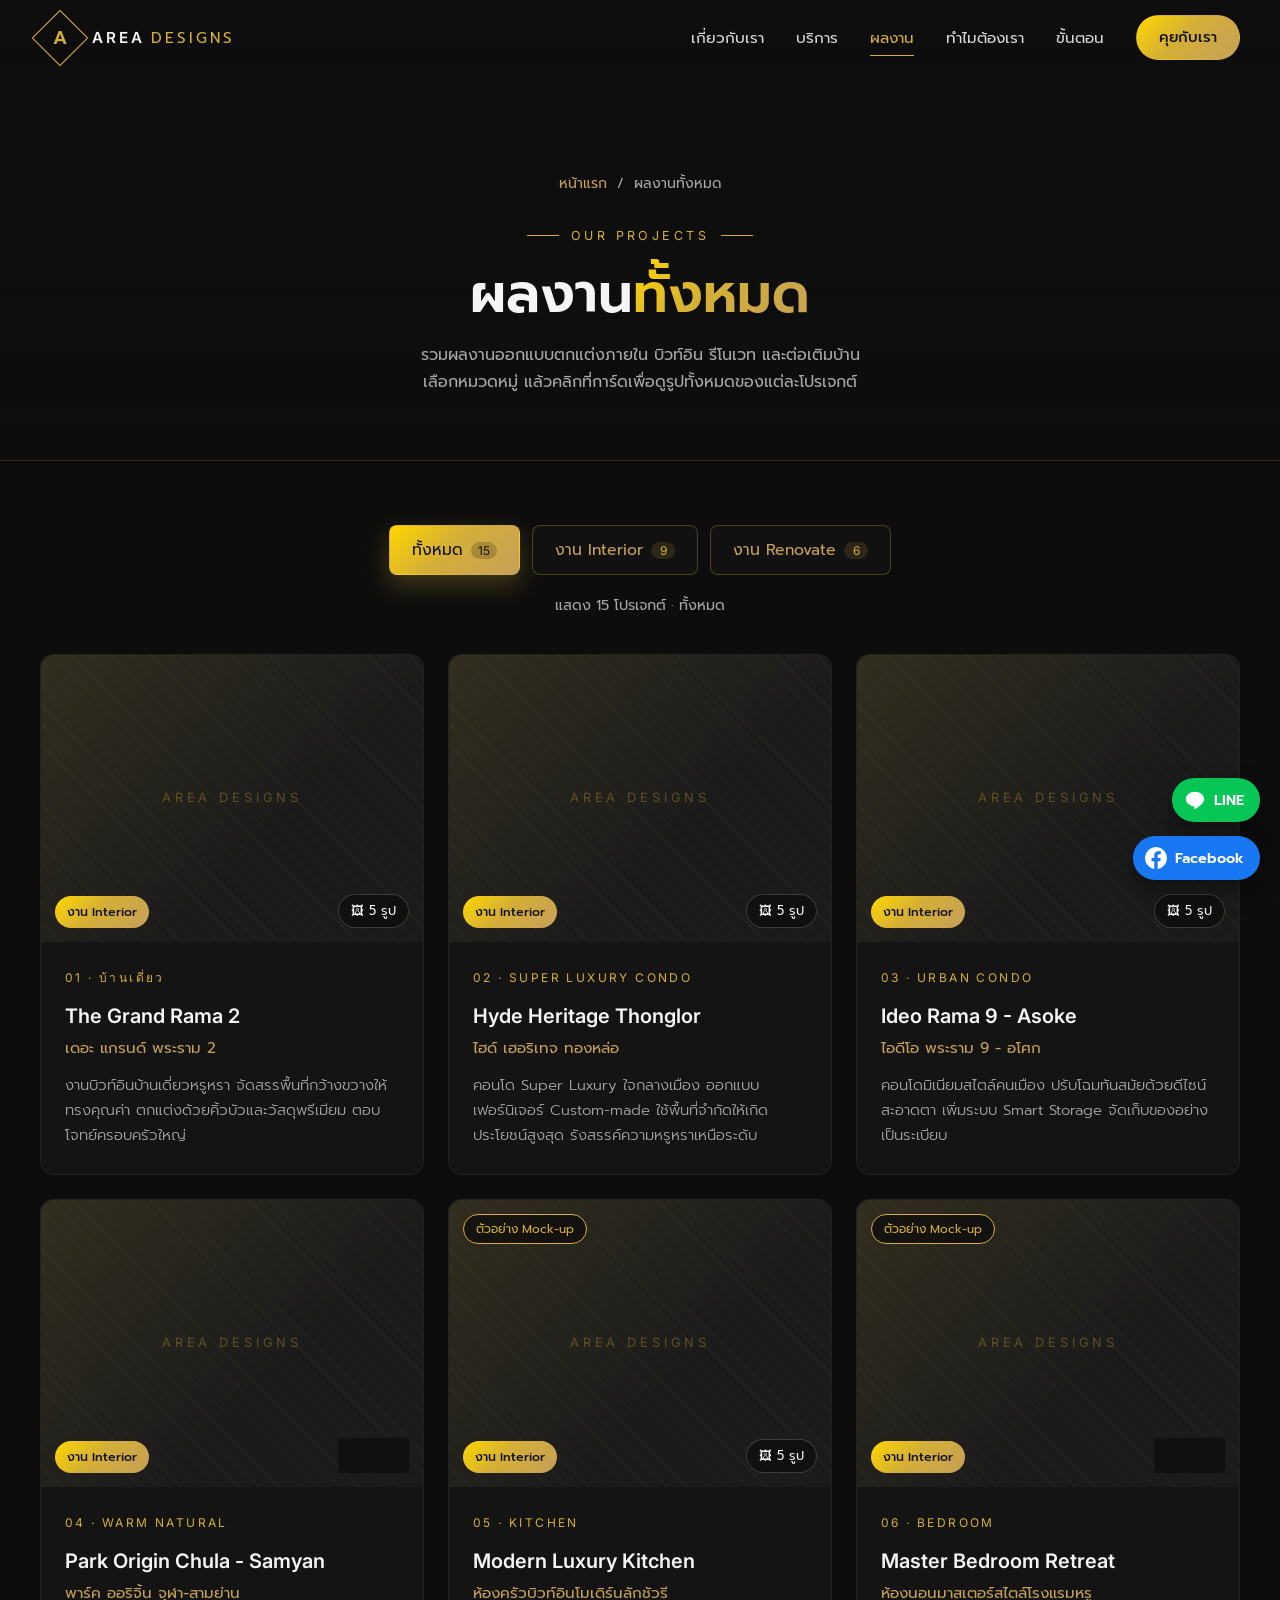
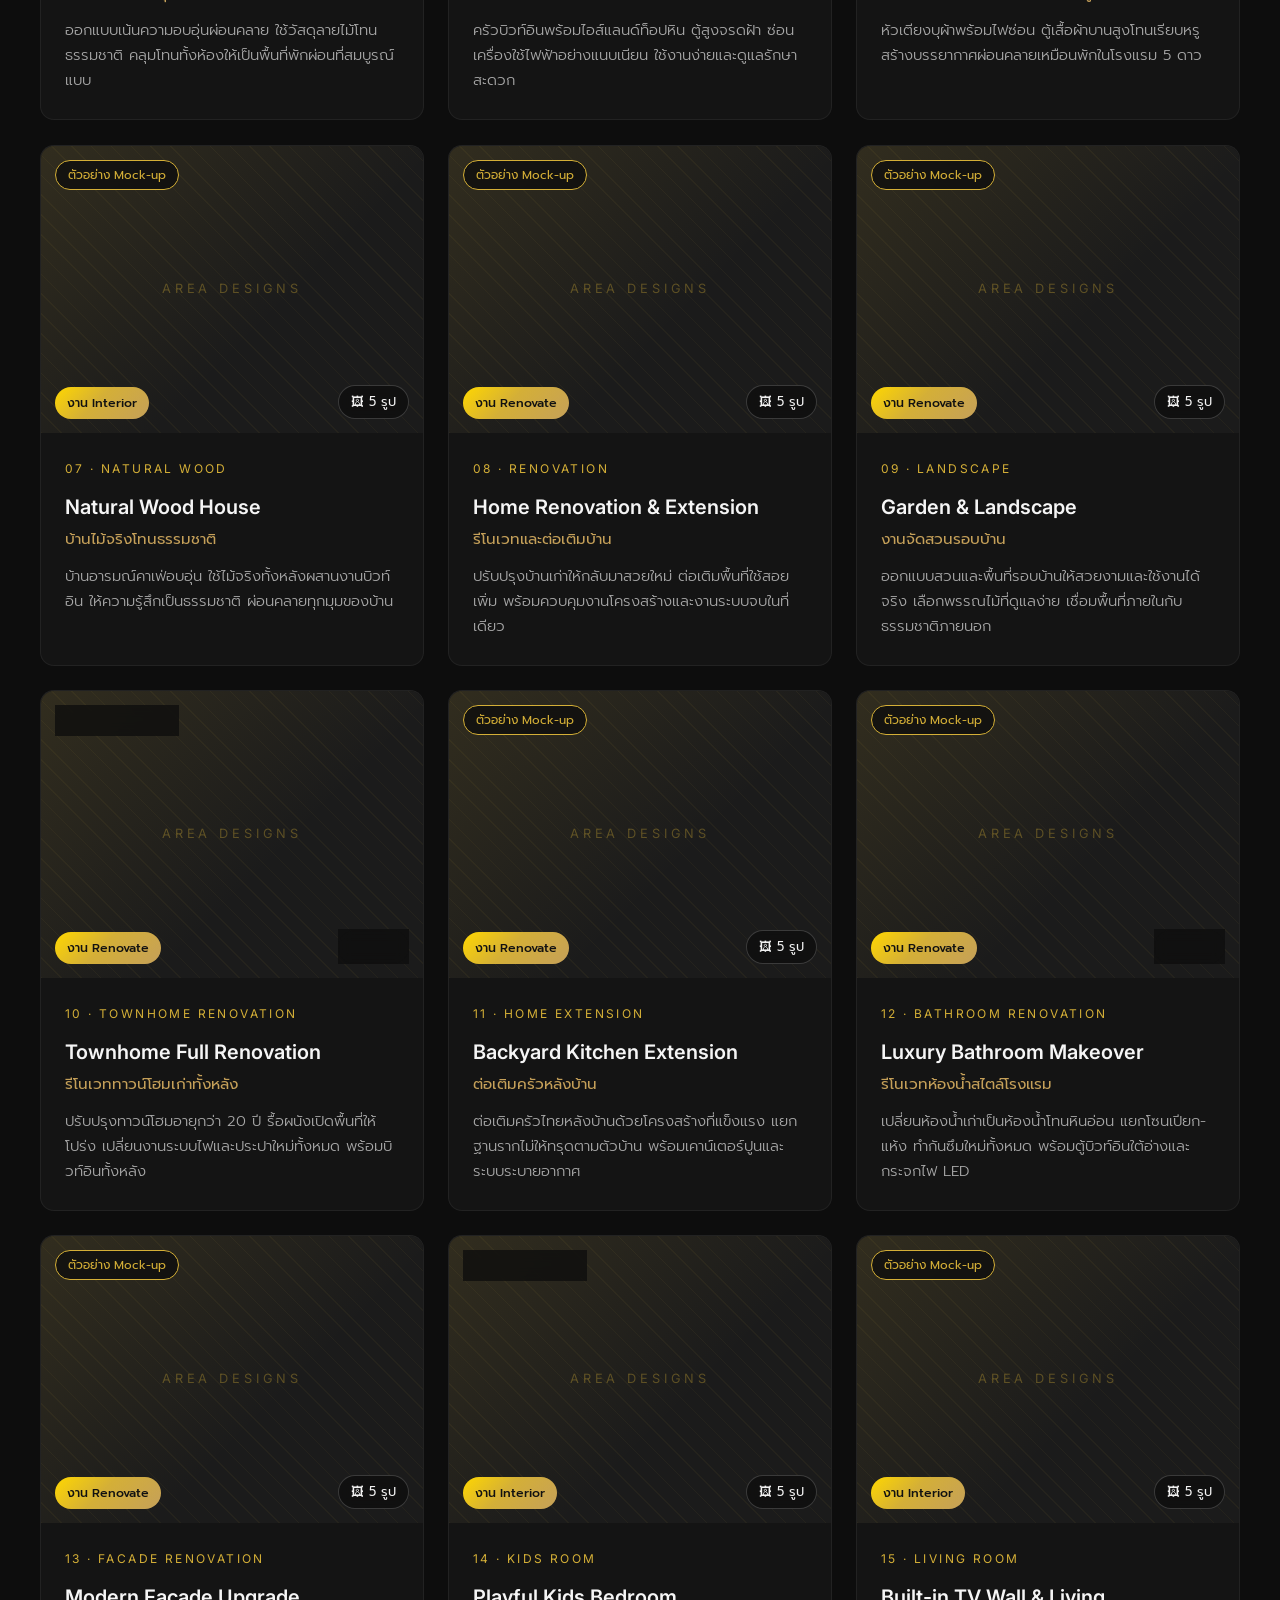
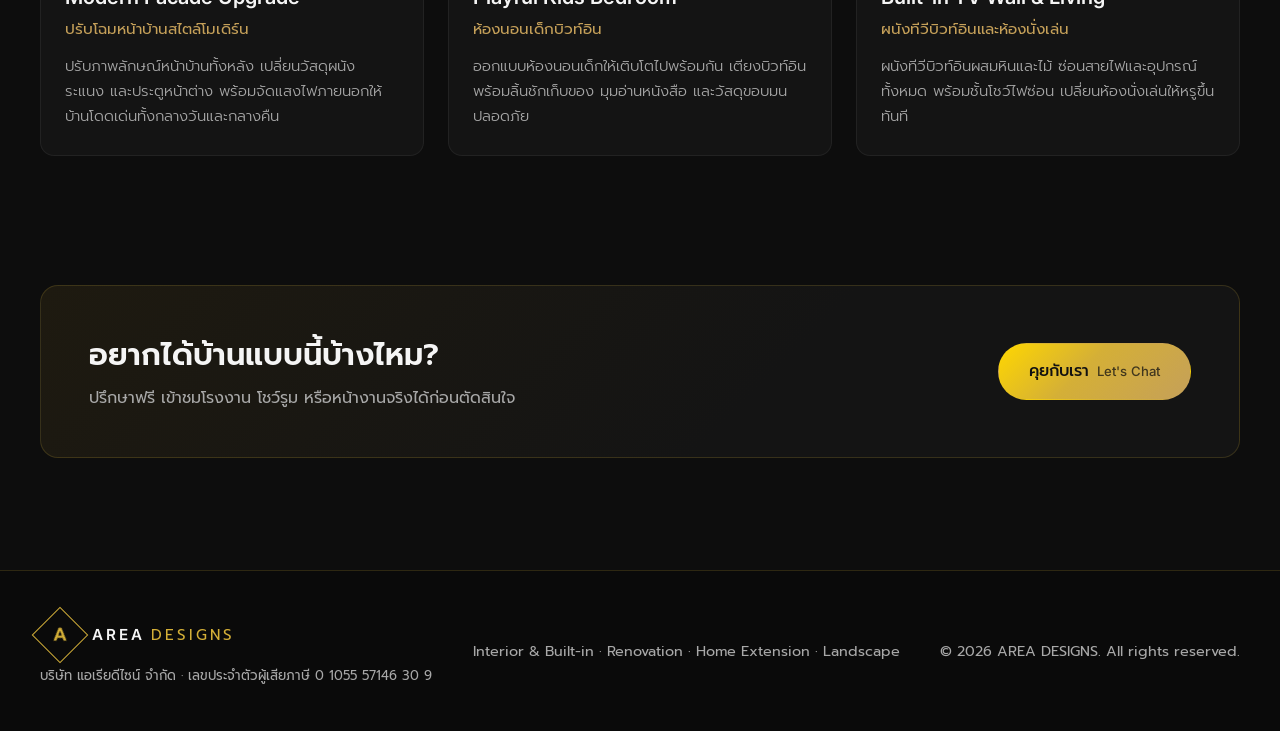
==== projects.html @ 74d14c67 "Add all-projects page with category filters - New projects.html: every project with filter buttons  " ====
<!DOCTYPE html>
<html lang="th">
<head>
<meta charset="UTF-8">
<meta name="viewport" content="width=device-width, initial-scale=1.0">
<title>ผลงานทั้งหมด | AREA DESIGNS</title>
<meta name="description" content="รวมผลงานออกแบบตกแต่งภายใน บิวท์อิน รีโนเวท และต่อเติมบ้านของ AREA DESIGNS แยกตามหมวดหมู่ งาน Interior และงาน Renovate">
<link rel="preconnect" href="https://fonts.googleapis.com">
<link rel="preconnect" href="https://fonts.gstatic.com" crossorigin>
<link href="https://fonts.googleapis.com/css2?family=Inter:wght@300;400;500;600;700&family=Prompt:wght@300;400;500;600;700&display=swap" rel="stylesheet">
<link rel="stylesheet" href="styles.css">
</head>
<body>

<!-- ========== NAVBAR ========== -->
<header class="nav" id="nav">
  <div class="container nav__inner">
    <a href="index.html" class="logo" aria-label="AREA DESIGNS">
      <span class="logo__mark"><i>A</i></span>
      <span class="logo__text">AREA<em>DESIGNS</em></span>
    </a>
    <nav class="nav__links" id="navLinks" aria-label="เมนูหลัก">
      <a href="index.html#about">เกี่ยวกับเรา</a>
      <a href="index.html#services">บริการ</a>
      <a href="projects.html" class="active" aria-current="page">ผลงาน</a>
      <a href="index.html#why">ทำไมต้องเรา</a>
      <a href="index.html#process">ขั้นตอน</a>
      <a href="index.html#contact" class="btn btn--gold btn--sm">คุยกับเรา</a>
    </nav>
    <button class="hamburger" id="hamburger" aria-label="เปิดเมนู" aria-expanded="false" aria-controls="navLinks">
      <span></span><span></span><span></span>
    </button>
  </div>
</header>

<main>
<section class="page-hero">
  <div class="page-hero__bg" aria-hidden="true"></div>
  <div class="container page-hero__inner">
    <nav class="breadcrumb" aria-label="เส้นทาง">
      <a href="index.html">หน้าแรก</a><span aria-hidden="true">/</span><span>ผลงานทั้งหมด</span>
    </nav>
    <p class="eyebrow">Our Projects</p>
    <h1 class="section-title">ผลงาน<span class="gold-text">ทั้งหมด</span></h1>
    <p class="section-sub">รวมผลงานออกแบบตกแต่งภายใน บิวท์อิน รีโนเวท และต่อเติมบ้าน<br>เลือกหมวดหมู่ แล้วคลิกที่การ์ดเพื่อดูรูปทั้งหมดของแต่ละโปรเจกต์</p>
  </div>
</section>

<section class="section section--tight projects" id="projects">
  <div class="container">
    <div class="filters" role="group" aria-label="หมวดหมู่ผลงาน">
      <button type="button" class="filter-btn active" data-filter="all" aria-pressed="true">ทั้งหมด <span class="filter-btn__count" data-count="all"></span></button>
      <button type="button" class="filter-btn" data-filter="interior" aria-pressed="false">งาน Interior <span class="filter-btn__count" data-count="interior"></span></button>
      <button type="button" class="filter-btn" data-filter="renovate" aria-pressed="false">งาน Renovate <span class="filter-btn__count" data-count="renovate"></span></button>
    </div>
    <p class="filters__status" id="filterStatus" aria-live="polite"></p>
    <div class="projects__grid" id="allProjects"></div>
  </div>
</section>

<section class="cta-band">
  <div class="container cta-band__inner reveal">
    <div>
      <h2>อยากได้บ้านแบบนี้บ้างไหม?</h2>
      <p>ปรึกษาฟรี เข้าชมโรงงาน โชว์รูม หรือหน้างานจริงได้ก่อนตัดสินใจ</p>
    </div>
    <a href="index.html#contact" class="btn btn--gold">คุยกับเรา <span class="en">Let's Chat</span></a>
  </div>
</section>
</main>

<footer class="footer">
  <div class="container footer__inner">
    <div>
      <a href="index.html" class="logo">
        <span class="logo__mark"><i>A</i></span>
        <span class="logo__text">AREA<em>DESIGNS</em></span>
      </a>
      <p class="footer__company">บริษัท แอเรียดีไซน์ จำกัด · เลขประจำตัวผู้เสียภาษี 0 1055 57146 30 9</p>
    </div>
    <p>Interior &amp; Built-in · Renovation · Home Extension · Landscape</p>
    <p class="footer__copy">© <span id="year">2026</span> AREA DESIGNS. All rights reserved.</p>
  </div>
</footer>

<a href="https://line.me/ti/p/gt6LY66fMe" class="line-float" target="_blank" rel="noopener" aria-label="แชทผ่าน LINE">
  <svg viewBox="0 0 24 24" aria-hidden="true"><path d="M12 3C6.5 3 2 6.6 2 11c0 3.9 3.5 7.2 8.3 7.9.3.1.8.2.9.5.1.3.1.7 0 1l-.1.9c0 .3-.2 1 .9.5s5.8-3.4 7.9-5.9C21.3 14.3 22 12.7 22 11c0-4.4-4.5-8-10-8Z"/></svg>
  <span>LINE</span>
</a>
<!-- Project gallery viewer (filled by gallery.js) -->
<div class="lightbox" id="lightbox" role="dialog" aria-modal="true" aria-labelledby="lbTitle" hidden>
  <div class="lightbox__top">
    <div class="lightbox__info">
      <h2 class="lightbox__title" id="lbTitle"></h2>
      <p class="lightbox__sub" id="lbSub"></p>
    </div>
    <span class="lightbox__counter" id="lbCounter" aria-live="polite"></span>
    <button type="button" class="lightbox__close" id="lbClose" aria-label="ปิดแกลเลอรี">&times;</button>
  </div>
  <div class="lightbox__stage" id="lbStage">
    <button type="button" class="lightbox__arrow lightbox__arrow--prev" id="lbPrev" aria-label="รูปก่อนหน้า">&#8592;</button>
    <div class="lightbox__viewport">
      <div class="lightbox__track" id="lbTrack"></div>
    </div>
    <button type="button" class="lightbox__arrow lightbox__arrow--next" id="lbNext" aria-label="รูปถัดไป">&#8594;</button>
  </div>
  <div class="lightbox__thumbs" id="lbThumbs" role="tablist" aria-label="รูปย่อ"></div>
</div>

<a href="https://www.facebook.com/profile.php?id=100049134714486" class="fb-float" target="_blank" rel="noopener" aria-label="เพจ Facebook">
  <svg viewBox="0 0 24 24" aria-hidden="true"><path d="M24 12a12 12 0 1 0-13.9 11.9v-8.4H7.1V12h3V9.4c0-3 1.8-4.7 4.5-4.7 1.3 0 2.7.2 2.7.2v2.9h-1.5c-1.5 0-2 .9-2 1.9V12h3.4l-.5 3.5h-2.9v8.4A12 12 0 0 0 24 12Z"/></svg>
  <span>Facebook</span>
</a>

<script src="projects-data.js"></script>
<script src="projects-page.js"></script>
<script src="script.js"></script>
<script src="gallery.js"></script>
</body>
</html>
---- styles.css ----
:root {
  --bg: #0D0D0D;
  --bg-2: #141414;
  --bg-3: #1B1B1B;
  --line: rgba(212, 175, 55, 0.18);
  --gold: #D4AF37;
  --gold-soft: #C5A059;
  --gold-bright: #FFD700;
  --text: #F5F5F5;
  --muted: #A8A8A8;
  --radius: 14px;
  --nav-h: 76px;
  --ease: cubic-bezier(.22, .61, .36, 1);
  --gold-grad: linear-gradient(135deg, #FFD700 0%, #D4AF37 45%, #C5A059 100%);
}

*, *::before, *::after { box-sizing: border-box; margin: 0; padding: 0; }

html { scroll-behavior: smooth; scroll-padding-top: var(--nav-h); }

body {
  background: var(--bg);
  color: var(--text);
  font-family: 'Inter', 'Prompt', system-ui, sans-serif;
  line-height: 1.7;
  -webkit-font-smoothing: antialiased;
  overflow-x: hidden;
}

/* Thai text uses Prompt */
:lang(th), p, li, label, blockquote, small, .btn, .nav__links a {
  font-family: 'Prompt', 'Inter', sans-serif;
}

img { display: block; max-width: 100%; }
a { color: inherit; text-decoration: none; }

.container { width: min(1200px, 100% - 32px); margin-inline: auto; }

.gold-text {
  background: var(--gold-grad);
  -webkit-background-clip: text;
  background-clip: text;
  color: transparent;
}

.eyebrow {
  font-family: 'Inter', sans-serif;
  font-size: .78rem;
  letter-spacing: .28em;
  text-transform: uppercase;
  color: var(--gold);
  margin-bottom: 14px;
  display: inline-flex;
  align-items: center;
  gap: 12px;
}
.eyebrow::before { content: ""; width: 32px; height: 1px; background: var(--gold); }

.section { padding: clamp(72px, 10vw, 128px) 0; position: relative; }
.section-head { text-align: center; max-width: 680px; margin: 0 auto 56px; }
.section-head .eyebrow::after { content: ""; width: 32px; height: 1px; background: var(--gold); }
.section-title {
  font-family: 'Prompt', 'Inter', sans-serif;
  font-weight: 600;
  font-size: clamp(1.9rem, 4vw, 2.9rem);
  line-height: 1.25;
  margin-bottom: 14px;
}
.section-sub { color: var(--muted); }

/* ---------- Buttons ---------- */
.btn {
  display: inline-flex; align-items: center; justify-content: center; gap: 8px;
  padding: 14px 30px;
  border-radius: 999px;
  font-weight: 500;
  font-size: 1rem;
  border: 1px solid transparent;
  cursor: pointer;
  transition: transform .3s var(--ease), box-shadow .3s var(--ease), background .3s, color .3s;
}
.btn .en { font-family: 'Inter', sans-serif; font-size: .82em; opacity: .75; }
.btn--gold { background: var(--gold-grad); color: #111; }
.btn--gold:hover { transform: translateY(-2px); box-shadow: 0 12px 30px rgba(212, 175, 55, .35); }
.btn--ghost { border-color: rgba(255,255,255,.3); color: var(--text); }
.btn--ghost:hover { border-color: var(--gold); color: var(--gold); }
.btn--sm { padding: 9px 22px; font-size: .92rem; }
.btn--block { width: 100%; }
.btn:focus-visible, a:focus-visible, input:focus-visible, select:focus-visible, textarea:focus-visible, .project:focus-visible {
  outline: 2px solid var(--gold); outline-offset: 3px;
}

/* ---------- Navbar ---------- */
.nav {
  position: fixed; inset: 0 0 auto; z-index: 100;
  height: var(--nav-h);
  transition: background .4s, border-color .4s, backdrop-filter .4s;
  border-bottom: 1px solid transparent;
}
.nav.scrolled {
  background: rgba(13, 13, 13, .85);
  backdrop-filter: blur(14px);
  -webkit-backdrop-filter: blur(14px);
  border-color: var(--line);
}
.nav__inner { height: 100%; display: flex; align-items: center; justify-content: space-between; }

.logo { display: inline-flex; align-items: center; gap: 12px; }
.logo__mark {
  width: 40px; height: 40px;
  display: grid; place-items: center;
  border: 1px solid var(--gold);
  color: var(--gold);
  font-family: 'Inter', sans-serif; font-weight: 600; font-size: 1.15rem;
  transform: rotate(45deg);
}
.logo__mark i { font-style: normal; transform: rotate(-45deg); line-height: 1; }
.logo__text { font-family: 'Inter', sans-serif; font-weight: 600; letter-spacing: .2em; font-size: .95rem; }
.logo__text em { font-style: normal; color: var(--gold); margin-left: 6px; font-weight: 400; }

.nav__links { display: flex; align-items: center; gap: 32px; }
.nav__links a:not(.btn) { font-size: .95rem; color: #D9D9D9; position: relative; transition: color .3s; }
.nav__links a:not(.btn)::after {
  content: ""; position: absolute; left: 0; bottom: -6px; height: 1px; width: 100%;
  background: var(--gold); transform: scaleX(0); transform-origin: left; transition: transform .35s var(--ease);
}
.nav__links a:not(.btn):hover, .nav__links a.active { color: var(--gold); }
.nav__links a:not(.btn):hover::after, .nav__links a.active::after { transform: scaleX(1); }

.hamburger {
  display: none; width: 44px; height: 44px; background: none; border: 0; cursor: pointer;
  flex-direction: column; justify-content: center; align-items: center; gap: 6px;
}
.hamburger span { width: 24px; height: 2px; background: var(--gold); transition: transform .35s var(--ease), opacity .3s; }
.hamburger.open span:nth-child(1) { transform: translateY(8px) rotate(45deg); }
.hamburger.open span:nth-child(2) { opacity: 0; }
.hamburger.open span:nth-child(3) { transform: translateY(-8px) rotate(-45deg); }

/* ---------- Hero ---------- */
.hero {
  position: relative; min-height: 100vh; min-height: 100svh;
  display: flex; align-items: center;
  padding: calc(var(--nav-h) + 40px) 0 80px;
  overflow: hidden;
}
.hero__bg {
  position: absolute; inset: 0;
  background:
    linear-gradient(90deg, rgba(13,13,13,.96) 0%, rgba(13,13,13,.8) 45%, rgba(13,13,13,.45) 100%),
    linear-gradient(0deg, var(--bg) 0%, transparent 30%),
    url("https://images.unsplash.com/photo-1600585154340-be6161a56a0c?auto=format&fit=crop&w=2000&q=80") center/cover no-repeat,
    var(--bg-2);
  transform: scale(1.06);
  animation: heroZoom 18s var(--ease) forwards;
}
@keyframes heroZoom { to { transform: scale(1); } }

.hero__inner { position: relative; display: grid; grid-template-columns: 1.4fr 1fr; gap: 48px; align-items: end; }
.hero__title {
  font-family: 'Inter', sans-serif;
  font-weight: 600;
  font-size: clamp(2.6rem, 7vw, 5.4rem);
  line-height: 1.05;
  letter-spacing: -.02em;
  width: max-content;
}
.hero__th { font-size: clamp(1.1rem, 2.2vw, 1.5rem); color: var(--gold-soft); margin: 12px 0 20px; font-weight: 400; }
.hero__sub { color: #CFCFCF; max-width: 560px; font-weight: 300; font-size: 1.05rem; }
.hero__cta { display: flex; flex-wrap: wrap; gap: 14px; margin-top: 36px; }

.hero__stats { display: grid; gap: 16px; justify-self: end; width: min(100%, 320px); }
.hero__stats .stat-card { padding: 20px 26px; }
.stat-card {
  padding: 26px 28px;
  border: 1px solid var(--line);
  border-radius: var(--radius);
  background: linear-gradient(145deg, rgba(30,30,30,.75), rgba(13,13,13,.6));
  backdrop-filter: blur(10px);
  -webkit-backdrop-filter: blur(10px);
  display: flex; flex-direction: column;
  transition: transform .4s var(--ease), border-color .4s;
}
.stat-card:hover { transform: translateY(-4px); border-color: var(--gold); }
.stat-card__num {
  font-family: 'Inter', sans-serif; font-weight: 600; font-size: 2.8rem; line-height: 1.1;
  background: var(--gold-grad); -webkit-background-clip: text; background-clip: text; color: transparent;
}
.stat-card__label { color: var(--muted); }

.scroll-hint {
  position: absolute; bottom: 28px; left: 50%; transform: translateX(-50%);
  width: 26px; height: 42px; border: 1px solid rgba(255,255,255,.35); border-radius: 20px;
}
.scroll-hint span {
  position: absolute; top: 8px; left: 50%; width: 3px; height: 8px; margin-left: -1.5px;
  background: var(--gold); border-radius: 2px; animation: scrollDot 1.8s infinite;
}
@keyframes scrollDot { 0% { opacity: 0; transform: translateY(0); } 40% { opacity: 1; } 100% { opacity: 0; transform: translateY(14px); } }

/* ---------- About ---------- */
.about { background: var(--bg-2); }
.about__grid { display: grid; grid-template-columns: 1fr 1.1fr; gap: clamp(40px, 6vw, 90px); align-items: center; }
.about__media { position: relative; }
.about__media img {
  width: 100%; aspect-ratio: 4 / 5; object-fit: cover;
  border-radius: var(--radius); background: var(--bg-3);
}
.about__media::before {
  content: ""; position: absolute; inset: 22px -22px -22px 22px;
  border: 1px solid var(--gold); border-radius: var(--radius); z-index: -1;
}
.about__media { z-index: 0; }
.about__badge {
  position: absolute; left: -24px; bottom: 40px;
  background: var(--gold-grad); color: #111;
  padding: 18px 24px; border-radius: 12px;
  display: flex; align-items: center; gap: 12px;
  box-shadow: 0 20px 40px rgba(0,0,0,.45);
}
.about__badge strong { font-family: 'Inter', sans-serif; font-size: 2.2rem; line-height: 1; }
.about__badge span { font-family: 'Inter', sans-serif; font-size: .78rem; text-transform: uppercase; letter-spacing: .08em; line-height: 1.3; font-weight: 600; }
.about__text .lead { color: var(--gold-soft); font-size: 1.15rem; margin-bottom: 22px; }
.about__text p:not(.lead):not(.eyebrow) { color: #C9C9C9; margin-bottom: 16px; font-weight: 300; }
.about__text strong { color: var(--text); font-weight: 500; }
.about__quote { border-left: 2px solid var(--gold); padding: 6px 0 6px 20px; margin: 22px 0 6px; }
.about__quote-label { display: block; font-size: .8rem; color: var(--gold); letter-spacing: .08em; margin-bottom: 4px; }
.about__text .about__quote p { margin: 0; color: #E2E2E2; }
.about__badge strong + span { text-transform: none; }
.about__tags { list-style: none; display: flex; flex-wrap: wrap; gap: 10px; margin-top: 26px; }
.about__tags li {
  border: 1px solid var(--line); padding: 6px 16px; border-radius: 999px;
  font-size: .9rem; color: var(--gold-soft);
}

/* ---------- Projects ---------- */
.projects__grid { display: grid; grid-template-columns: repeat(3, 1fr); gap: 24px; }
.project {
  position: relative; border-radius: var(--radius); overflow: hidden;
  background: var(--bg-2); border: 1px solid rgba(255,255,255,.06);
  transition: border-color .4s, transform .5s var(--ease), box-shadow .5s var(--ease);
}
.project { display: flex; flex-direction: column; }
.project__img {
  position: relative; overflow: hidden; aspect-ratio: 4 / 3;
  /* mock-up placeholder shown while the photo loads or if it fails */
  background:
    linear-gradient(135deg, rgba(212,175,55,.12), transparent 60%),
    repeating-linear-gradient(45deg, rgba(212,175,55,.05) 0 1px, transparent 1px 14px),
    var(--bg-3);
}
.project__img::before {
  content: "AREA DESIGNS"; position: absolute; inset: 0; display: grid; place-items: center;
  font-family: 'Inter', sans-serif; letter-spacing: .3em; font-size: .8rem; color: rgba(212,175,55,.35);
}
.project__img img { position: relative; }
.project__badge {
  position: absolute; top: 14px; left: 14px; z-index: 2;
  padding: 4px 12px; border-radius: 999px; font-size: .75rem;
  background: rgba(13,13,13,.75); border: 1px solid var(--gold); color: var(--gold);
  backdrop-filter: blur(6px); -webkit-backdrop-filter: blur(6px);
}
.project__img img { width: 100%; height: 100%; object-fit: cover; transition: transform 1s var(--ease), filter .6s; filter: brightness(.88); }
.project__img::after {
  content: "ดูแกลเลอรี"; position: absolute; inset: 0;
  display: grid; place-items: center;
  font-family: 'Prompt', sans-serif; letter-spacing: .1em; color: var(--gold-bright);
  background: linear-gradient(0deg, rgba(13,13,13,.75), rgba(13,13,13,.15));
  opacity: 0; transition: opacity .5s;
}
.project__body { padding: 22px 24px 26px; flex: 1; }
.project__no { font-family: 'Inter', sans-serif; font-size: .75rem; letter-spacing: .2em; text-transform: uppercase; color: var(--gold); }
.project h3 { font-family: 'Inter', sans-serif; font-weight: 600; font-size: 1.25rem; margin: 8px 0 2px; }
.project__th { color: var(--gold-soft); font-size: .95rem; margin-bottom: 12px; }
.project__desc { color: var(--muted); font-weight: 300; font-size: .93rem; }

.project:hover, .project:focus-visible {
  border-color: var(--line); transform: translateY(-6px);
  box-shadow: 0 30px 60px rgba(0,0,0,.5), 0 0 0 1px rgba(212,175,55,.25);
}
.project:hover .project__img img, .project:focus-visible .project__img img { transform: scale(1.08); filter: brightness(1); }
.project:hover .project__img::after, .project:focus-visible .project__img::after { opacity: 1; }
.project[data-gallery] { cursor: pointer; }
.project__count {
  position: absolute; right: 14px; bottom: 14px; z-index: 2;
  padding: 5px 12px; border-radius: 999px; font-size: .8rem; font-family: 'Prompt', sans-serif;
  background: rgba(13,13,13,.78); color: #F2F2F2; border: 1px solid rgba(255,255,255,.18);
  backdrop-filter: blur(6px); -webkit-backdrop-filter: blur(6px);
}

.project[hidden] { display: none; }
.project__cat {
  position: absolute; left: 14px; bottom: 14px; z-index: 2;
  padding: 5px 12px; border-radius: 999px; font-size: .78rem; font-family: 'Prompt', sans-serif;
  background: var(--gold-grad); color: #111; font-weight: 500;
}
.project--in { animation: projectIn .5s var(--ease) both; }
@keyframes projectIn { from { opacity: 0; transform: translateY(16px) scale(.98); } to { opacity: 1; transform: none; } }

/* "ดูโปรเจกต์ทั้งหมด" button under the homepage projects heading */
.projects__more { display: flex; justify-content: center; margin: -24px 0 40px; }
.btn--outline { border-color: var(--gold); color: var(--gold); background: transparent; }
.btn--outline:hover { background: var(--gold-grad); color: #111; border-color: transparent; transform: translateY(-2px); box-shadow: 0 12px 30px rgba(212, 175, 55, .3); }
.btn--outline span { transition: transform .3s var(--ease); }
.btn--outline:hover span { transform: translateX(4px); }

/* ---------- Projects page ---------- */
.page-hero {
  position: relative; overflow: hidden; text-align: center;
  padding: calc(var(--nav-h) + clamp(56px, 8vw, 96px)) 0 clamp(40px, 6vw, 64px);
  border-bottom: 1px solid var(--line);
}
.page-hero__bg {
  position: absolute; inset: 0;
  background:
    linear-gradient(0deg, var(--bg) 0%, rgba(13,13,13,.82) 55%, rgba(13,13,13,.9) 100%),
    url("https://images.unsplash.com/photo-1600210492486-724fe5c67fb0?auto=format&fit=crop&w=2000&q=70") center/cover no-repeat,
    var(--bg-2);
}
.page-hero__inner { position: relative; max-width: 760px; }
.page-hero .eyebrow::after { content: ""; width: 32px; height: 1px; background: var(--gold); }
.page-hero h1 { font-size: clamp(2.2rem, 5vw, 3.4rem); }
.breadcrumb { display: flex; justify-content: center; gap: 10px; font-size: .88rem; color: var(--muted); margin-bottom: 22px; }
.breadcrumb a { color: var(--gold-soft); transition: color .3s; }
.breadcrumb a:hover { color: var(--gold); }
.section--tight { padding-top: clamp(40px, 6vw, 64px); }

.filters { display: flex; flex-wrap: wrap; justify-content: center; gap: 12px; }
.filter-btn {
  display: inline-flex; align-items: center; gap: 8px;
  padding: 12px 22px; border-radius: 8px; cursor: pointer;
  font-family: 'Prompt', 'Inter', sans-serif; font-size: .98rem;
  background: #111; color: var(--gold-soft); border: 1px solid rgba(212,175,55,.3);
  transition: background .3s, color .3s, border-color .3s, transform .3s var(--ease), box-shadow .3s;
}
.filter-btn:hover { border-color: var(--gold); color: var(--gold); transform: translateY(-2px); }
.filter-btn.active {
  background: var(--gold-grad); color: #111; border-color: transparent;
  box-shadow: 0 10px 26px rgba(212,175,55,.28);
}
.filter-btn__count {
  min-width: 24px; padding: 1px 7px; border-radius: 999px; font-family: 'Inter', sans-serif; font-size: .75rem; text-align: center;
  background: rgba(212,175,55,.14); color: var(--gold);
}
.filter-btn.active .filter-btn__count { background: rgba(0,0,0,.18); color: #111; }
.filter-btn:focus-visible { outline: 2px solid var(--gold); outline-offset: 3px; }
.filters__status { text-align: center; color: var(--muted); font-size: .9rem; margin: 18px 0 36px; }

.cta-band { padding: 0 0 clamp(72px, 10vw, 112px); }
.cta-band__inner {
  display: flex; align-items: center; justify-content: space-between; gap: 24px; flex-wrap: wrap;
  padding: clamp(28px, 4vw, 44px) clamp(24px, 4vw, 48px); border-radius: 18px;
  background: linear-gradient(135deg, #1E1A10, #141414 60%); border: 1px solid var(--line);
}
.cta-band h2 { font-family: 'Prompt', sans-serif; font-weight: 600; font-size: clamp(1.4rem, 3vw, 1.9rem); }
.cta-band p { color: var(--muted); margin-top: 4px; }

/* ---------- Gallery viewer (lightbox) ---------- */
.lightbox {
  position: fixed; inset: 0; z-index: 200;
  display: grid; grid-template-rows: auto 1fr auto;
  background: rgba(8,8,8,.96);
  backdrop-filter: blur(10px); -webkit-backdrop-filter: blur(10px);
  opacity: 0; transition: opacity .3s;
  touch-action: pan-y;
}
.lightbox[hidden] { display: none; }
.lightbox.open { opacity: 1; }
.lightbox__top {
  display: flex; align-items: center; gap: 16px;
  padding: 16px clamp(16px, 3vw, 32px);
}
.lightbox__info { flex: 1; min-width: 0; }
.lightbox__title { font-family: 'Inter', sans-serif; font-weight: 600; font-size: clamp(1rem, 2vw, 1.25rem); white-space: nowrap; overflow: hidden; text-overflow: ellipsis; }
.lightbox__sub { color: var(--gold-soft); font-size: .88rem; white-space: nowrap; overflow: hidden; text-overflow: ellipsis; }
.lightbox__counter {
  font-family: 'Inter', sans-serif; font-weight: 500; font-size: .95rem; letter-spacing: .08em;
  color: var(--gold); padding: 6px 14px; border: 1px solid var(--line); border-radius: 999px; white-space: nowrap;
}
.lightbox__close {
  width: 44px; height: 44px; border-radius: 50%; flex: 0 0 auto;
  background: none; border: 1px solid rgba(255,255,255,.25); color: #fff;
  font-size: 1.8rem; line-height: 1; cursor: pointer; transition: border-color .3s, color .3s, transform .3s;
}
.lightbox__close:hover { border-color: var(--gold); color: var(--gold); transform: rotate(90deg); }

.lightbox__stage { position: relative; min-height: 0; display: flex; align-items: center; }
.lightbox__viewport { position: relative; overflow: hidden; width: 100%; height: 100%; cursor: grab; user-select: none; -webkit-user-select: none; }
.lightbox__viewport:active { cursor: grabbing; }
.lightbox__track { display: flex; height: 100%; transition: transform .45s var(--ease); will-change: transform; }
.lightbox__slide {
  flex: 0 0 100%; height: 100%; display: grid; place-items: center;
  padding: 8px clamp(16px, 7vw, 96px);
}
.lightbox__slide img {
  max-width: 100%; max-height: 100%; object-fit: contain; border-radius: 10px;
  box-shadow: 0 30px 80px rgba(0,0,0,.6);
  /* placeholder while loading or if a photo fails */
  min-width: min(100%, 320px); min-height: 200px;
  background:
    repeating-linear-gradient(45deg, rgba(212,175,55,.06) 0 1px, transparent 1px 14px),
    var(--bg-3);
  pointer-events: none;
}
.lightbox__arrow {
  position: absolute; top: 50%; z-index: 2; transform: translateY(-50%);
  width: 52px; height: 52px; border-radius: 50%; cursor: pointer;
  background: rgba(20,20,20,.75); border: 1px solid var(--gold); color: var(--gold); font-size: 1.3rem;
  transition: background .3s, color .3s;
}
.lightbox__arrow:hover { background: var(--gold); color: #111; }
.lightbox__arrow--prev { left: clamp(10px, 2vw, 28px); }
.lightbox__arrow--next { right: clamp(10px, 2vw, 28px); }
.lightbox__arrow[hidden] { display: none; }

.lightbox__thumbs {
  display: flex; gap: 10px; justify-content: safe center; overflow-x: auto;
  padding: 14px clamp(16px, 3vw, 32px) 20px; scrollbar-width: thin; scrollbar-color: var(--gold) transparent;
}
.lightbox__thumbs[hidden] { display: none; }
.lightbox__thumb {
  flex: 0 0 auto; width: 92px; height: 64px; padding: 0; border-radius: 8px; overflow: hidden; cursor: pointer;
  border: 2px solid transparent; opacity: .5; transition: opacity .3s, border-color .3s;
  background: repeating-linear-gradient(45deg, rgba(212,175,55,.08) 0 1px, transparent 1px 10px), var(--bg-3);
}
.lightbox__thumb img { width: 100%; height: 100%; object-fit: cover; pointer-events: none; }
.lightbox__thumb:hover { opacity: .85; }
.lightbox__thumb.active { opacity: 1; border-color: var(--gold); }
.lightbox button:focus-visible { outline: 2px solid var(--gold); outline-offset: 3px; }

/* ---------- Why ---------- */
.why { background: var(--bg-2); }
.pillars { display: grid; grid-template-columns: repeat(6, 1fr); gap: 24px; }
.pillars .pillar { grid-column: span 2; }
.pillars .pillar:nth-child(4) { grid-column: 2 / span 2; }
.pillar {
  position: relative; padding: 40px 32px; border-radius: var(--radius);
  background: var(--bg); border: 1px solid rgba(255,255,255,.06);
  overflow: hidden; transition: transform .4s var(--ease), border-color .4s;
}
.pillar::before {
  content: ""; position: absolute; left: 0; top: 0; height: 2px; width: 100%;
  background: var(--gold-grad); transform: scaleX(0); transform-origin: left; transition: transform .5s var(--ease);
}
.pillar:hover { transform: translateY(-6px); border-color: var(--line); }
.pillar:hover::before { transform: scaleX(1); }
.pillar__icon {
  width: 58px; height: 58px; border-radius: 50%;
  border: 1px solid var(--gold); display: grid; place-items: center; margin-bottom: 26px;
}
.pillar__icon svg, .contact svg {
  width: 24px; height: 24px; fill: none; stroke: var(--gold); stroke-width: 1.5;
  stroke-linecap: round; stroke-linejoin: round;
}
.pillar__no { position: absolute; top: 24px; right: 28px; font-family: 'Inter', sans-serif; font-size: 3rem; font-weight: 700; color: rgba(212,175,55,.08); line-height: 1; }
.pillar h3 { font-family: 'Prompt', 'Inter', sans-serif; font-weight: 500; font-size: 1.12rem; line-height: 1.45; margin-bottom: 10px; }
.pillar p { color: var(--muted); font-weight: 300; }

.reviews-head { display: flex; align-items: end; justify-content: space-between; gap: 16px; margin: 72px 0 24px; }
.reviews-head h3 { font-family: 'Prompt', sans-serif; font-weight: 500; font-size: clamp(1.3rem, 2.4vw, 1.7rem); }
.reviews-nav { display: flex; gap: 10px; }
.reviews-btn {
  width: 46px; height: 46px; border-radius: 50%; cursor: pointer;
  background: none; border: 1px solid var(--gold); color: var(--gold); font-size: 1.1rem;
  transition: background .3s, color .3s;
}
.reviews-btn:hover { background: var(--gold); color: #111; }
.reviews {
  display: grid; grid-auto-flow: column; grid-auto-columns: calc((100% - 48px) / 3); gap: 24px;
  overflow-x: auto; scroll-snap-type: x mandatory; scroll-behavior: smooth;
  padding: 6px 2px 18px; scrollbar-width: thin; scrollbar-color: var(--gold) transparent;
}
.reviews::-webkit-scrollbar { height: 4px; }
.reviews::-webkit-scrollbar-thumb { background: var(--gold); border-radius: 4px; }
.review { scroll-snap-align: start; display: flex; flex-direction: column; }
.review blockquote { flex: 1; }
.review {
  padding: 38px 36px; border-radius: var(--radius);
  background: linear-gradient(145deg, #1A1A1A, #111);
  border: 1px solid var(--line); position: relative;
  transition: transform .4s var(--ease);
}
.review:hover { transform: translateY(-4px); }
.review::before {
  content: "\201C"; position: absolute; top: 4px; right: 28px;
  font-family: Georgia, serif; font-size: 7rem; line-height: 1; color: rgba(212,175,55,.15);
}
.review__stars { color: var(--gold); letter-spacing: 4px; margin-bottom: 14px; }
.review blockquote { font-size: 1.02rem; font-weight: 300; color: #E6E6E6; margin-bottom: 26px; }
.review figcaption { display: flex; align-items: center; gap: 14px; }
.review figcaption > span:last-child { display: flex; flex-direction: column; line-height: 1.4; }
.review figcaption strong { font-family: 'Prompt', sans-serif; font-weight: 500; }
.review figcaption small { color: var(--gold-soft); }
.review__avatar {
  width: 46px; height: 46px; border-radius: 50%; display: grid; place-items: center;
  background: var(--gold-grad); color: #111; font-family: 'Prompt', sans-serif; font-weight: 600;
}

/* ---------- Process (vertical timeline) ---------- */
.steps { list-style: none; position: relative; max-width: 920px; margin: 0 auto; display: grid; gap: 22px; }
.steps::before {
  content: ""; position: absolute; left: 27px; top: 24px; bottom: 24px; width: 1px;
  background: linear-gradient(var(--gold), rgba(212,175,55,.12));
}
.step { display: grid; grid-template-columns: 56px 1fr; gap: 24px; align-items: start; }
.step__no {
  position: relative; z-index: 1;
  width: 56px; height: 56px; border-radius: 50%; display: grid; place-items: center;
  font-family: 'Inter', sans-serif; font-weight: 600; color: var(--gold);
  background: var(--bg); border: 1px solid var(--gold);
  transition: background .4s, color .4s;
}
.step:hover .step__no { background: var(--gold-grad); color: #111; border-color: transparent; }
.step__card {
  padding: 24px 28px; border-radius: var(--radius);
  background: var(--bg-2); border: 1px solid rgba(255,255,255,.06);
  transition: border-color .4s, transform .4s var(--ease);
}
.step:hover .step__card { border-color: var(--line); transform: translateX(4px); }
.step__card--gold { border-color: var(--line); background: linear-gradient(145deg, #1D1A12, #141414); }
.step h3 { font-family: 'Prompt', sans-serif; font-weight: 500; font-size: 1.15rem; margin-bottom: 12px; line-height: 1.4; }
.step h3 small { display: block; font-family: 'Inter', sans-serif; font-size: .78rem; letter-spacing: .12em; text-transform: uppercase; color: var(--gold); font-weight: 500; margin-top: 2px; }
.step ul { list-style: none; display: grid; gap: 8px; }
.step li { position: relative; padding-left: 18px; color: var(--muted); font-size: .95rem; font-weight: 300; }
.step li::before { content: ""; position: absolute; left: 0; top: .72em; width: 6px; height: 6px; border-radius: 50%; background: var(--gold); }
.step li b { color: #E6E6E6; font-weight: 500; }

/* ---------- Services ---------- */
.services__grid { display: grid; grid-template-columns: repeat(4, 1fr); gap: 22px; }
.service {
  display: flex; flex-direction: column; padding: 32px 26px; border-radius: var(--radius);
  background: linear-gradient(160deg, #1A1A1A, #111); border: 1px solid rgba(255,255,255,.06);
  transition: transform .4s var(--ease), border-color .4s, box-shadow .4s;
}
.service:hover { transform: translateY(-6px); border-color: var(--gold); box-shadow: 0 24px 50px rgba(0,0,0,.45); }
.service__icon { width: 56px; height: 56px; border-radius: 14px; border: 1px solid var(--gold); display: grid; place-items: center; margin-bottom: 22px; }
.service__icon svg { width: 26px; height: 26px; fill: none; stroke: var(--gold); stroke-width: 1.5; stroke-linecap: round; stroke-linejoin: round; }
.service h3 { font-family: 'Inter', sans-serif; font-weight: 600; font-size: 1.12rem; line-height: 1.35; margin-bottom: 8px; }
.service > p { color: var(--muted); font-weight: 300; font-size: .94rem; margin-bottom: 22px; flex: 1; }
.service__prices { list-style: none; border-top: 1px solid var(--line); padding-top: 16px; display: grid; gap: 10px; }
.service__prices li { display: flex; flex-direction: column; font-size: .9rem; color: #CFCFCF; line-height: 1.5; }
.service__prices strong { font-family: 'Inter', sans-serif; font-weight: 600; font-size: 1.3rem; color: var(--gold); white-space: nowrap; }
.service__prices strong::before { content: "เริ่มต้น "; font-family: 'Prompt', sans-serif; font-size: .78rem; font-weight: 400; color: var(--muted); }
.services__note { text-align: center; color: var(--muted); font-size: .85rem; margin-top: 28px; }

/* ---------- Contact ---------- */
.contact {
  background:
    radial-gradient(ellipse at 15% 20%, rgba(212,175,55,.08), transparent 55%),
    var(--bg);
  border-top: 1px solid var(--line);
}
.contact__grid { display: grid; grid-template-columns: 1fr 1.1fr; gap: clamp(40px, 6vw, 80px); align-items: start; }
.contact__list { list-style: none; margin: 34px 0; display: grid; gap: 18px; }
.contact__list li { display: flex; align-items: center; gap: 16px; }
.contact__list .ic {
  width: 46px; height: 46px; border-radius: 50%; border: 1px solid var(--line);
  display: grid; place-items: center; flex: 0 0 auto;
}
.contact__list svg { width: 20px; height: 20px; }
.contact__list a { font-family: 'Inter', sans-serif; font-size: 1.05rem; transition: color .3s; word-break: break-word; }
.contact__list a:hover { color: var(--gold); }
.contact__list li { align-items: flex-start; }
.contact__list li .ic { margin-top: -6px; }
.contact__multi { display: grid; gap: 4px; }
.contact__list small { color: var(--muted); font-family: 'Prompt', sans-serif; font-size: .88rem; margin-left: 6px; }
.contact__list .contact__addr { font-family: 'Prompt', sans-serif; font-size: .95rem; color: #CFCFCF; line-height: 1.6; }

.socials { display: flex; gap: 12px; }
.socials a {
  width: 50px; height: 50px; border-radius: 50%;
  border: 1px solid var(--gold); display: grid; place-items: center;
  transition: background .35s, transform .35s var(--ease);
}
.socials a:hover { background: var(--gold); transform: translateY(-3px); }
.socials a:hover svg { stroke: #111; }
.socials svg { width: 22px; height: 22px; }
.socials .fill { fill: var(--gold); }
.socials a:hover .fill { fill: #111; }

.form {
  padding: clamp(28px, 4vw, 44px); border-radius: 18px;
  background: linear-gradient(160deg, #1A1A1A, #121212);
  border: 1px solid var(--line);
  display: grid; gap: 18px;
  box-shadow: 0 30px 70px rgba(0,0,0,.45);
}
.form h3 { font-family: 'Prompt', sans-serif; font-weight: 500; font-size: 1.35rem; margin-bottom: 4px; }
.form__row { display: grid; grid-template-columns: 1fr 1fr; gap: 18px; }
.form label { display: grid; gap: 8px; font-size: .9rem; color: #CFCFCF; }
.form input, .form select, .form textarea {
  width: 100%; padding: 13px 16px;
  background: var(--bg); color: var(--text);
  border: 1px solid rgba(255,255,255,.12); border-radius: 10px;
  font-family: 'Prompt', 'Inter', sans-serif; font-size: 1rem;
  transition: border-color .3s, box-shadow .3s;
}
.form select {
  appearance: none; -webkit-appearance: none; cursor: pointer;
  background-image: linear-gradient(45deg, transparent 50%, var(--gold) 50%), linear-gradient(135deg, var(--gold) 50%, transparent 50%);
  background-position: calc(100% - 20px) 50%, calc(100% - 15px) 50%;
  background-size: 5px 5px; background-repeat: no-repeat;
}
.form select option { background: var(--bg-2); }
.form textarea { resize: vertical; min-height: 110px; }
.form input::placeholder, .form textarea::placeholder { color: #666; }
.form input:focus, .form select:focus, .form textarea:focus {
  outline: none; border-color: var(--gold); box-shadow: 0 0 0 3px rgba(212,175,55,.15);
}
.form .invalid { border-color: #E57373; }
.form__status { min-height: 1.4em; font-size: .92rem; text-align: center; }
.form__status.ok { color: var(--gold); }
.form__status.err { color: #E57373; }

/* ---------- Footer ---------- */
.footer { border-top: 1px solid var(--line); padding: 44px 0; background: #0A0A0A; }
.footer__inner { display: flex; flex-wrap: wrap; gap: 16px 32px; align-items: center; justify-content: space-between; }
.footer p { color: var(--muted); font-size: .9rem; }

.footer__company { margin-top: 10px; font-size: .82rem !important; }
.line-float, .fb-float {
  position: fixed; right: 20px; bottom: 78px; z-index: 90;
  display: inline-flex; align-items: center; gap: 8px; padding: 10px 16px 10px 12px;
  border-radius: 999px; background: #06C755; color: #fff; font-family: 'Inter', sans-serif; font-weight: 600; font-size: .9rem;
  box-shadow: 0 10px 25px rgba(0,0,0,.4); transition: transform .3s var(--ease);
}
.fb-float { bottom: 20px; background: #1877F2; }
.line-float:hover, .fb-float:hover { transform: translateY(-3px); }
.line-float svg, .fb-float svg { width: 22px; height: 22px; fill: #fff; }

/* ---------- Reveal animation ---------- */
.reveal { opacity: 0; transform: translateY(30px); transition: opacity .9s var(--ease), transform .9s var(--ease); }
.reveal.visible { opacity: 1; transform: none; }
.no-js .reveal { opacity: 1; transform: none; }

/* ---------- Responsive ---------- */
@media (max-width: 1024px) {
  .services__grid { grid-template-columns: repeat(2, 1fr); }
  .reviews { grid-auto-columns: calc((100% - 24px) / 2); }
  .pillars { grid-template-columns: repeat(2, 1fr); }
  .pillars .pillar, .pillars .pillar:nth-child(4) { grid-column: auto; }
  .pillars .pillar:nth-child(5) { grid-column: 1 / -1; }
  .projects__grid { grid-template-columns: repeat(2, 1fr); }
  .hero__inner { grid-template-columns: 1fr; align-items: start; }
  .hero__stats { justify-self: start; grid-template-columns: repeat(3, 1fr); width: 100%; max-width: 720px; }
}

@media (max-width: 860px) {
  .hamburger { display: flex; }
  .nav__links {
    position: fixed; top: var(--nav-h); left: 0; right: 0;
    height: calc(100vh - var(--nav-h)); height: calc(100dvh - var(--nav-h));
    flex-direction: column; justify-content: flex-start; gap: 6px;
    padding: 32px 24px;
    background: rgba(13,13,13,.98);
    backdrop-filter: blur(14px); -webkit-backdrop-filter: blur(14px);
    transform: translateX(100%); transition: transform .45s var(--ease);
    visibility: hidden;
  }
  .nav__links.open { transform: none; visibility: visible; }
  .nav__links a:not(.btn) { font-size: 1.2rem; padding: 14px 0; width: 100%; text-align: center; border-bottom: 1px solid rgba(255,255,255,.06); }
  .nav__links a:not(.btn)::after { display: none; }
  .nav__links .btn { margin-top: 20px; width: 100%; padding: 14px; font-size: 1rem; }
  .nav.menu-open { background: rgba(13,13,13,.98); }

  .about__grid, .contact__grid { grid-template-columns: 1fr; }
  .about__media { max-width: 520px; margin-inline: auto; width: calc(100% - 22px); }
  .about__badge { left: 12px; }

  .pillars, .reviews { grid-template-columns: 1fr; }
}

@media (max-width: 640px) {
  .projects__grid { grid-template-columns: 1fr; }
  .form__row { grid-template-columns: 1fr; }
  .services__grid, .pillars { grid-template-columns: 1fr; }
  .pillars .pillar:nth-child(5) { grid-column: auto; }
  .reviews { grid-auto-columns: 86%; }
  .reviews-head { margin-top: 56px; }
  .steps::before { left: 21px; }
  .step { grid-template-columns: 44px 1fr; gap: 14px; }
  .step__no { width: 44px; height: 44px; font-size: .88rem; }
  .step__card { padding: 20px 18px; }
  .hero__stats { grid-template-columns: 1fr 1fr 1fr; gap: 10px; }
  .hero__stats .stat-card { padding: 16px 12px; }
  .line-float span, .fb-float span { display: none; }
  .lightbox__arrow { width: 42px; height: 42px; font-size: 1.1rem; }
  .filters { gap: 8px; }
  .filter-btn { padding: 10px 14px; font-size: .9rem; }
  .projects__more { margin: -20px 0 32px; }
  .cta-band__inner { flex-direction: column; align-items: flex-start; }
  .cta-band .btn { width: 100%; }
  .lightbox__slide { padding: 8px 12px; }
  .lightbox__thumb { width: 68px; height: 50px; }
  .lightbox__counter { font-size: .82rem; padding: 4px 10px; }
  .hero .eyebrow { letter-spacing: .14em; font-size: .7rem; }
  .hero__title { font-size: 9.4vw; max-width: 100%; }
  .hero .eyebrow::before { display: none; }
  .line-float, .fb-float { padding: 12px; }
  .hero__stats { gap: 12px; }
  .stat-card { padding: 20px; }
  .stat-card__num { font-size: 1.7rem; }
  .stat-card__label { font-size: .8rem; line-height: 1.4; }
  .hero__cta .btn { flex: 1 1 100%; }
  .review { padding: 30px 24px; }
  .footer__inner { flex-direction: column; text-align: center; }
}

@media (prefers-reduced-motion: reduce) {
  html { scroll-behavior: auto; }
  *, *::before, *::after { animation: none !important; transition: none !important; }
  .reveal { opacity: 1; transform: none; }
}
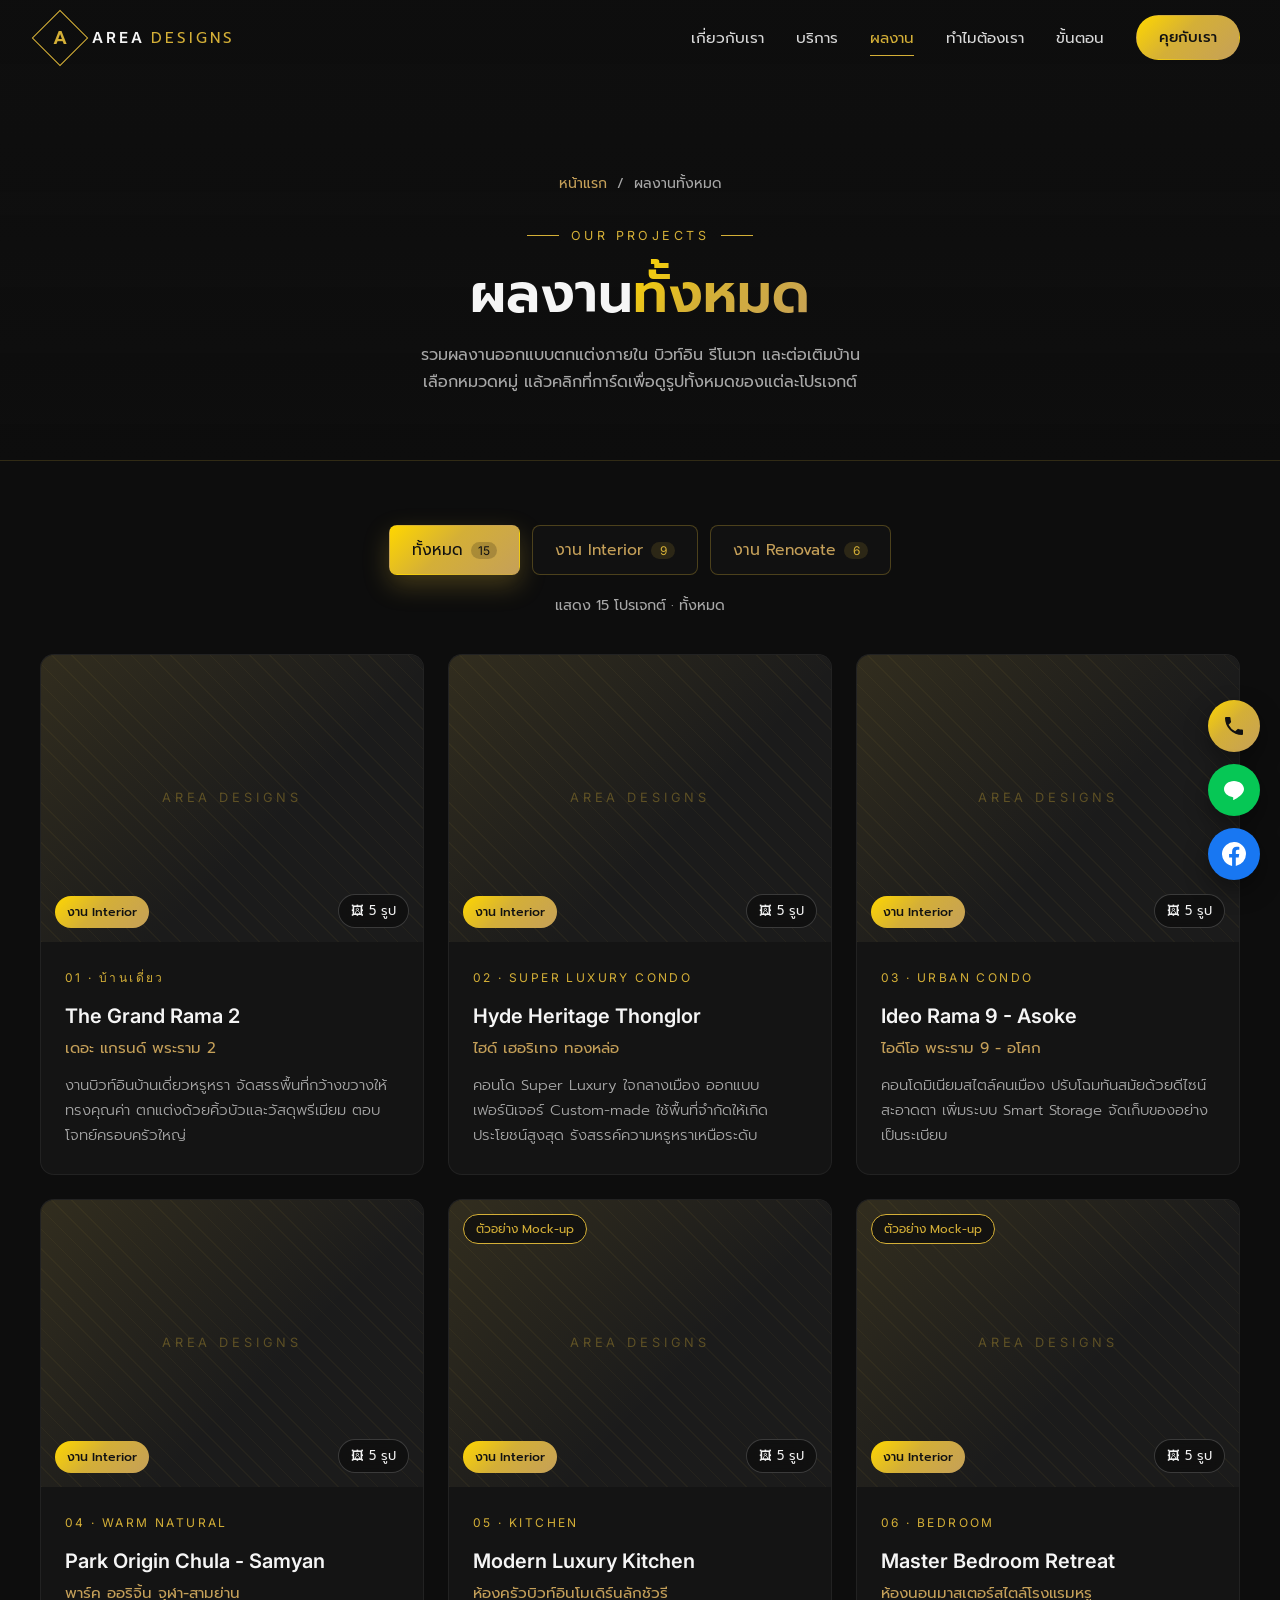
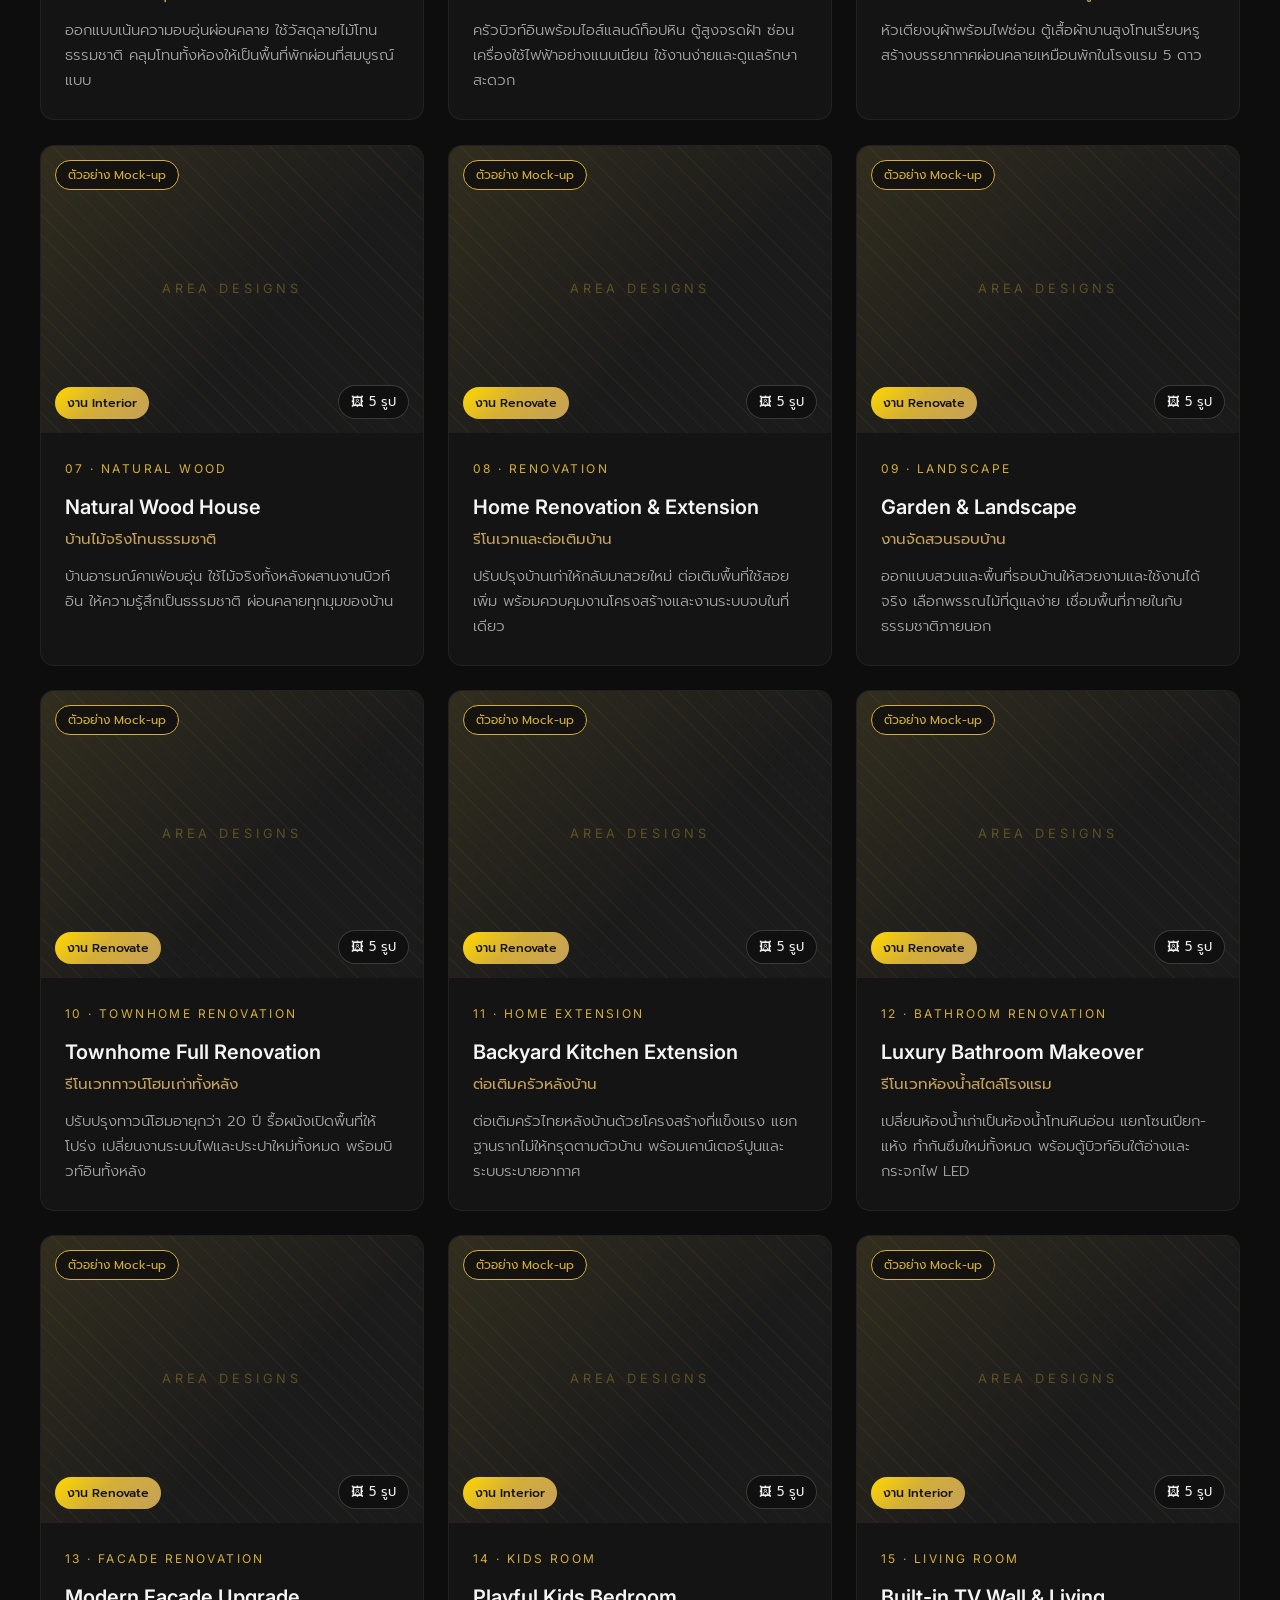
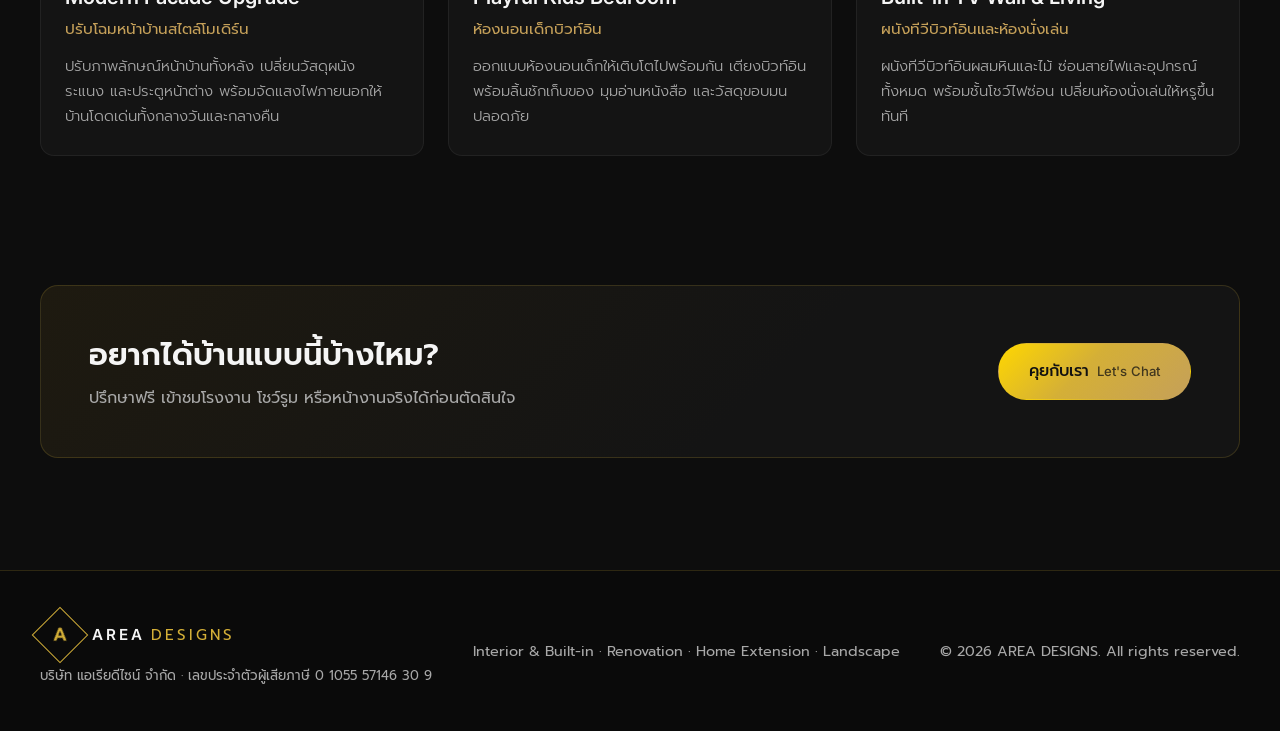
==== commit 201009b0: "Floating contact buttons: round icons that expand on hover Adds a call button (082 154 9794) above L" ====
--- a/projects.html
+++ b/projects.html
@@ -83,10 +83,20 @@
   </div>
 </footer>
 
-<a href="https://line.me/ti/p/gt6LY66fMe" class="line-float" target="_blank" rel="noopener" aria-label="แชทผ่าน LINE">
-  <svg viewBox="0 0 24 24" aria-hidden="true"><path d="M12 3C6.5 3 2 6.6 2 11c0 3.9 3.5 7.2 8.3 7.9.3.1.8.2.9.5.1.3.1.7 0 1l-.1.9c0 .3-.2 1 .9.5s5.8-3.4 7.9-5.9C21.3 14.3 22 12.7 22 11c0-4.4-4.5-8-10-8Z"/></svg>
-  <span>LINE</span>
-</a>
+<div class="float-stack" aria-label="ติดต่อเรา">
+  <a href="tel:0821549794" class="float-btn float-btn--call" aria-label="โทร 082 154 9794">
+    <svg viewBox="0 0 24 24" aria-hidden="true"><path d="M20 15.5c-1.2 0-2.4-.2-3.6-.6a1 1 0 0 0-1 .25l-2.2 2.2a15 15 0 0 1-6.6-6.6l2.2-2.2a1 1 0 0 0 .25-1C8.7 6.4 8.5 5.2 8.5 4a1 1 0 0 0-1-1H4a1 1 0 0 0-1 1 17 17 0 0 0 17 17 1 1 0 0 0 1-1v-3.5a1 1 0 0 0-1-1Z"/></svg>
+    <span class="float-btn__label">โทร 082 154 9794</span>
+  </a>
+  <a href="https://line.me/ti/p/gt6LY66fMe" class="float-btn float-btn--line" target="_blank" rel="noopener" aria-label="แชทผ่าน LINE">
+    <svg viewBox="0 0 24 24" aria-hidden="true"><path d="M12 3C6.5 3 2 6.6 2 11c0 3.9 3.5 7.2 8.3 7.9.3.1.8.2.9.5.1.3.1.7 0 1l-.1.9c0 .3-.2 1 .9.5s5.8-3.4 7.9-5.9C21.3 14.3 22 12.7 22 11c0-4.4-4.5-8-10-8Z"/></svg>
+    <span class="float-btn__label">LINE</span>
+  </a>
+  <a href="https://www.facebook.com/profile.php?id=100049134714486" class="float-btn float-btn--fb" target="_blank" rel="noopener" aria-label="เพจ Facebook">
+    <svg viewBox="0 0 24 24" aria-hidden="true"><path d="M24 12a12 12 0 1 0-13.9 11.9v-8.4H7.1V12h3V9.4c0-3 1.8-4.7 4.5-4.7 1.3 0 2.7.2 2.7.2v2.9h-1.5c-1.5 0-2 .9-2 1.9V12h3.4l-.5 3.5h-2.9v8.4A12 12 0 0 0 24 12Z"/></svg>
+    <span class="float-btn__label">Facebook</span>
+  </a>
+</div>
 <!-- Project gallery viewer (filled by gallery.js) -->
 <div class="lightbox" id="lightbox" role="dialog" aria-modal="true" aria-labelledby="lbTitle" hidden>
   <div class="lightbox__top">
@@ -107,10 +117,6 @@
   <div class="lightbox__thumbs" id="lbThumbs" role="tablist" aria-label="รูปย่อ"></div>
 </div>
 
-<a href="https://www.facebook.com/profile.php?id=100049134714486" class="fb-float" target="_blank" rel="noopener" aria-label="เพจ Facebook">
-  <svg viewBox="0 0 24 24" aria-hidden="true"><path d="M24 12a12 12 0 1 0-13.9 11.9v-8.4H7.1V12h3V9.4c0-3 1.8-4.7 4.5-4.7 1.3 0 2.7.2 2.7.2v2.9h-1.5c-1.5 0-2 .9-2 1.9V12h3.4l-.5 3.5h-2.9v8.4A12 12 0 0 0 24 12Z"/></svg>
-  <span>Facebook</span>
-</a>
 
 <script src="projects-data.js"></script>
 <script src="projects-page.js"></script>
--- a/styles.css
+++ b/styles.css
@@ -430,31 +430,33 @@
 
 /* ---------- Why ---------- */
 .why { background: var(--bg-2); }
-.pillars { display: grid; grid-template-columns: repeat(6, 1fr); gap: 24px; }
-.pillars .pillar { grid-column: span 2; }
-.pillars .pillar:nth-child(4) { grid-column: 2 / span 2; }
-.pillar {
-  position: relative; padding: 40px 32px; border-radius: var(--radius);
-  background: var(--bg); border: 1px solid rgba(255,255,255,.06);
-  overflow: hidden; transition: transform .4s var(--ease), border-color .4s;
-}
-.pillar::before {
-  content: ""; position: absolute; left: 0; top: 0; height: 2px; width: 100%;
-  background: var(--gold-grad); transform: scaleX(0); transform-origin: left; transition: transform .5s var(--ease);
-}
-.pillar:hover { transform: translateY(-6px); border-color: var(--line); }
-.pillar:hover::before { transform: scaleX(1); }
-.pillar__icon {
-  width: 58px; height: 58px; border-radius: 50%;
-  border: 1px solid var(--gold); display: grid; place-items: center; margin-bottom: 26px;
-}
-.pillar__icon svg, .contact svg {
+.contact svg {
   width: 24px; height: 24px; fill: none; stroke: var(--gold); stroke-width: 1.5;
   stroke-linecap: round; stroke-linejoin: round;
 }
-.pillar__no { position: absolute; top: 24px; right: 28px; font-family: 'Inter', sans-serif; font-size: 3rem; font-weight: 700; color: rgba(212,175,55,.08); line-height: 1; }
-.pillar h3 { font-family: 'Prompt', 'Inter', sans-serif; font-weight: 500; font-size: 1.12rem; line-height: 1.45; margin-bottom: 10px; }
-.pillar p { color: var(--muted); font-weight: 300; }
+.why__grid { display: grid; grid-template-columns: 1fr 1fr; gap: clamp(40px, 6vw, 96px); align-items: start; }
+.why__intro { position: sticky; top: calc(var(--nav-h) + 32px); }
+.why__eyebrow { font-family: 'Playfair Display', Georgia, serif; font-size: clamp(1.6rem, 2.6vw, 2.1rem); color: var(--gold); line-height: 1.2; }
+.why__title {
+  font-family: 'Prompt', sans-serif; font-weight: 600; font-size: clamp(2rem, 4vw, 2.9rem); line-height: 1.3; margin-top: 6px;
+  background: var(--gold-grad); -webkit-background-clip: text; background-clip: text; color: transparent;
+}
+.why__rule { display: block; width: 76px; height: 1px; margin: 26px 0 28px; background: linear-gradient(90deg, rgba(255,255,255,.7), transparent); }
+.why__sub { color: #CFCFCF; font-weight: 300; }
+
+.why-list { list-style: none; border-top: 1px solid rgba(255,255,255,.1); }
+.why-item {
+  display: grid; grid-template-columns: 72px 1fr; gap: 0 8px;
+  padding: 30px 0; border-bottom: 1px solid rgba(255,255,255,.1);
+}
+.why-item__no {
+  font-family: 'Playfair Display', Georgia, serif; font-size: 1.9rem; line-height: 1.1; color: var(--gold);
+  transition: transform .4s var(--ease);
+}
+.why-item h3 { font-family: 'Prompt', sans-serif; font-weight: 600; font-size: 1.12rem; line-height: 1.5; color: var(--gold); margin-bottom: 8px; transition: color .3s; }
+.why-item p { color: #BDBDBD; font-weight: 300; font-size: .95rem; line-height: 1.75; }
+.why-item:hover .why-item__no { transform: translateX(6px); }
+.why-item:hover h3 { color: var(--gold-bright); }
 
 .reviews-head { display: flex; align-items: end; justify-content: space-between; gap: 16px; margin: 72px 0 24px; }
 .reviews-head h3 { font-family: 'Prompt', sans-serif; font-weight: 500; font-size: clamp(1.3rem, 2.4vw, 1.7rem); }
@@ -526,17 +528,49 @@
 .step li b { color: #E6E6E6; font-weight: 500; }
 
 /* ---------- Services ---------- */
-.services__grid { display: grid; grid-template-columns: repeat(4, 1fr); gap: 22px; }
-.service {
-  display: flex; flex-direction: column; padding: 32px 26px; border-radius: var(--radius);
-  background: linear-gradient(160deg, #1A1A1A, #111); border: 1px solid rgba(255,255,255,.06);
-  transition: transform .4s var(--ease), border-color .4s, box-shadow .4s;
-}
-.service:hover { transform: translateY(-6px); border-color: var(--gold); box-shadow: 0 24px 50px rgba(0,0,0,.45); }
-.service__icon { width: 56px; height: 56px; border-radius: 14px; border: 1px solid var(--gold); display: grid; place-items: center; margin-bottom: 22px; }
-.service__icon svg { width: 26px; height: 26px; fill: none; stroke: var(--gold); stroke-width: 1.5; stroke-linecap: round; stroke-linejoin: round; }
-.service h3 { font-family: 'Inter', sans-serif; font-weight: 600; font-size: 1.12rem; line-height: 1.35; margin-bottom: 8px; }
-.service > p { color: var(--muted); font-weight: 300; font-size: .94rem; margin-bottom: 22px; flex: 1; }
+/* Service photo panels: name + short text by default; on hover a 60% black layer and the prices appear */
+.services__panels {
+  display: grid; grid-template-columns: repeat(4, 1fr); gap: 4px;
+  height: clamp(460px, 38vw, 620px); margin-top: 8px;
+}
+.svc { position: relative; overflow: hidden; cursor: default; background: var(--bg-3); outline: none; }
+.svc__img {
+  position: absolute; inset: 0; width: 100%; height: 100%; object-fit: cover;
+  transition: transform 1.2s var(--ease);
+}
+.svc::before { /* soft fade at the bottom so the text is readable */
+  content: ""; position: absolute; inset: 0; z-index: 1;
+  background: linear-gradient(0deg, rgba(0,0,0,.82) 0%, rgba(0,0,0,.35) 32%, transparent 55%);
+}
+.svc::after { /* 60% black layer on hover */
+  content: ""; position: absolute; inset: 0; z-index: 1;
+  background: rgba(0,0,0,.6); opacity: 0; transition: opacity .5s var(--ease);
+}
+.svc__content {
+  position: absolute; left: 0; right: 0; bottom: 0; z-index: 2;
+  padding: 0 clamp(18px, 1.8vw, 28px) clamp(22px, 2.2vw, 32px);
+}
+.svc__en { font-family: 'Playfair Display', Georgia, serif; font-size: clamp(1.25rem, 1.7vw, 1.6rem); color: var(--gold-soft); line-height: 1.3; }
+.svc__th { font-family: 'Prompt', sans-serif; font-weight: 600; font-size: clamp(1rem, 1.25vw, 1.15rem); line-height: 1.45; margin: 6px 0 6px; }
+.nowrap { white-space: nowrap; }
+.svc__desc { color: #D6D6D6; font-weight: 300; font-size: .9rem; line-height: 1.6; }
+.svc__more { display: grid; grid-template-rows: 0fr; opacity: 0; transition: grid-template-rows .5s var(--ease), opacity .4s; }
+.svc__more > div { overflow: hidden; }
+.svc .service__prices { margin-top: 16px; }
+.svc__cta { display: inline-flex; gap: 6px; margin-top: 16px; color: var(--gold); font-size: .9rem; border-bottom: 1px solid rgba(212,175,55,.5); padding-bottom: 2px; transition: color .3s, gap .3s; }
+.svc__cta:hover { color: var(--gold-bright); gap: 10px; }
+
+.svc:hover::after, .svc:focus-within::after { opacity: 1; }
+.svc:hover .svc__img, .svc:focus-within .svc__img { transform: scale(1.06); }
+.svc:hover .svc__more, .svc:focus-within .svc__more { grid-template-rows: 1fr; opacity: 1; }
+.svc:focus-visible { box-shadow: inset 0 0 0 2px var(--gold); }
+
+/* Touch screens have no hover: always show the prices */
+@media (hover: none) {
+  .svc::after { opacity: 1; background: rgba(0,0,0,.45); }
+  .svc__more { grid-template-rows: 1fr; opacity: 1; }
+}
+
 .service__prices { list-style: none; border-top: 1px solid var(--line); padding-top: 16px; display: grid; gap: 10px; }
 .service__prices li { display: flex; flex-direction: column; font-size: .9rem; color: #CFCFCF; line-height: 1.5; }
 .service__prices strong { font-family: 'Inter', sans-serif; font-weight: 600; font-size: 1.3rem; color: var(--gold); white-space: nowrap; }
@@ -618,15 +652,29 @@
 .footer p { color: var(--muted); font-size: .9rem; }
 
 .footer__company { margin-top: 10px; font-size: .82rem !important; }
-.line-float, .fb-float {
-  position: fixed; right: 20px; bottom: 78px; z-index: 90;
-  display: inline-flex; align-items: center; gap: 8px; padding: 10px 16px 10px 12px;
-  border-radius: 999px; background: #06C755; color: #fff; font-family: 'Inter', sans-serif; font-weight: 600; font-size: .9rem;
-  box-shadow: 0 10px 25px rgba(0,0,0,.4); transition: transform .3s var(--ease);
-}
-.fb-float { bottom: 20px; background: #1877F2; }
-.line-float:hover, .fb-float:hover { transform: translateY(-3px); }
-.line-float svg, .fb-float svg { width: 22px; height: 22px; fill: #fff; }
+/* Floating contact buttons: round icons; on hover they open into a pill with the label */
+.float-stack {
+  position: fixed; right: 20px; bottom: 20px; z-index: 90;
+  display: flex; flex-direction: column; align-items: flex-end; gap: 12px;
+}
+.float-btn {
+  display: inline-flex; align-items: center; justify-content: flex-end;
+  height: 52px; min-width: 52px; padding: 0 14px; border-radius: 999px;
+  color: #fff; font-family: 'Prompt', 'Inter', sans-serif; font-weight: 600; font-size: .92rem; white-space: nowrap;
+  box-shadow: 0 10px 25px rgba(0,0,0,.4);
+  transition: transform .3s var(--ease), box-shadow .3s;
+}
+.float-btn svg { flex: 0 0 auto; width: 24px; height: 24px; fill: currentColor; }
+.float-btn__label {
+  max-width: 0; opacity: 0; overflow: hidden;
+  transition: max-width .4s var(--ease), opacity .25s, margin .4s var(--ease);
+}
+.float-btn:hover, .float-btn:focus-visible { transform: translateY(-2px); box-shadow: 0 14px 30px rgba(0,0,0,.5); }
+.float-btn:hover .float-btn__label, .float-btn:focus-visible .float-btn__label { max-width: 180px; opacity: 1; margin-left: 10px; }
+.float-btn:focus-visible { outline: 2px solid #fff; outline-offset: 3px; }
+.float-btn--call { background: var(--gold-grad); color: #111; }
+.float-btn--line { background: #06C755; }
+.float-btn--fb { background: #1877F2; }
 
 /* ---------- Reveal animation ---------- */
 .reveal { opacity: 0; transform: translateY(30px); transition: opacity .9s var(--ease), transform .9s var(--ease); }
@@ -635,11 +683,11 @@
 
 /* ---------- Responsive ---------- */
 @media (max-width: 1024px) {
-  .services__grid { grid-template-columns: repeat(2, 1fr); }
+  .services__panels { grid-template-columns: repeat(2, 1fr); height: auto; }
+  .svc { height: 440px; }
   .reviews { grid-auto-columns: calc((100% - 24px) / 2); }
-  .pillars { grid-template-columns: repeat(2, 1fr); }
-  .pillars .pillar, .pillars .pillar:nth-child(4) { grid-column: auto; }
-  .pillars .pillar:nth-child(5) { grid-column: 1 / -1; }
+  .why__grid { grid-template-columns: 1fr; gap: 28px; }
+  .why__intro { position: static; }
   .projects__grid { grid-template-columns: repeat(2, 1fr); }
   .hero__inner { grid-template-columns: 1fr; align-items: start; }
   .hero__stats { justify-self: start; grid-template-columns: repeat(3, 1fr); width: 100%; max-width: 720px; }
@@ -667,14 +715,16 @@
   .about__media { max-width: 520px; margin-inline: auto; width: calc(100% - 22px); }
   .about__badge { left: 12px; }
 
-  .pillars, .reviews { grid-template-columns: 1fr; }
+  .reviews { grid-template-columns: 1fr; }
 }
 
 @media (max-width: 640px) {
   .projects__grid { grid-template-columns: 1fr; }
   .form__row { grid-template-columns: 1fr; }
-  .services__grid, .pillars { grid-template-columns: 1fr; }
-  .pillars .pillar:nth-child(5) { grid-column: auto; }
+  .services__panels { grid-template-columns: 1fr; }
+  .svc { height: 400px; }
+  .why-item { grid-template-columns: 52px 1fr; padding: 24px 0; }
+  .why-item__no { font-size: 1.6rem; }
   .reviews { grid-auto-columns: 86%; }
   .reviews-head { margin-top: 56px; }
   .steps::before { left: 21px; }
@@ -683,8 +733,9 @@
   .step__card { padding: 20px 18px; }
   .hero__stats { grid-template-columns: 1fr 1fr 1fr; gap: 10px; }
   .hero__stats .stat-card { padding: 16px 12px; }
-  .line-float span, .fb-float span { display: none; }
   .lightbox__arrow { width: 42px; height: 42px; font-size: 1.1rem; }
+  .float-stack { right: 14px; bottom: 14px; gap: 10px; }
+  .float-btn { height: 48px; min-width: 48px; padding: 0 12px; }
   .filters { gap: 8px; }
   .filter-btn { padding: 10px 14px; font-size: .9rem; }
   .projects__more { margin: -20px 0 32px; }
@@ -696,7 +747,6 @@
   .hero .eyebrow { letter-spacing: .14em; font-size: .7rem; }
   .hero__title { font-size: 9.4vw; max-width: 100%; }
   .hero .eyebrow::before { display: none; }
-  .line-float, .fb-float { padding: 12px; }
   .hero__stats { gap: 12px; }
   .stat-card { padding: 20px; }
   .stat-card__num { font-size: 1.7rem; }
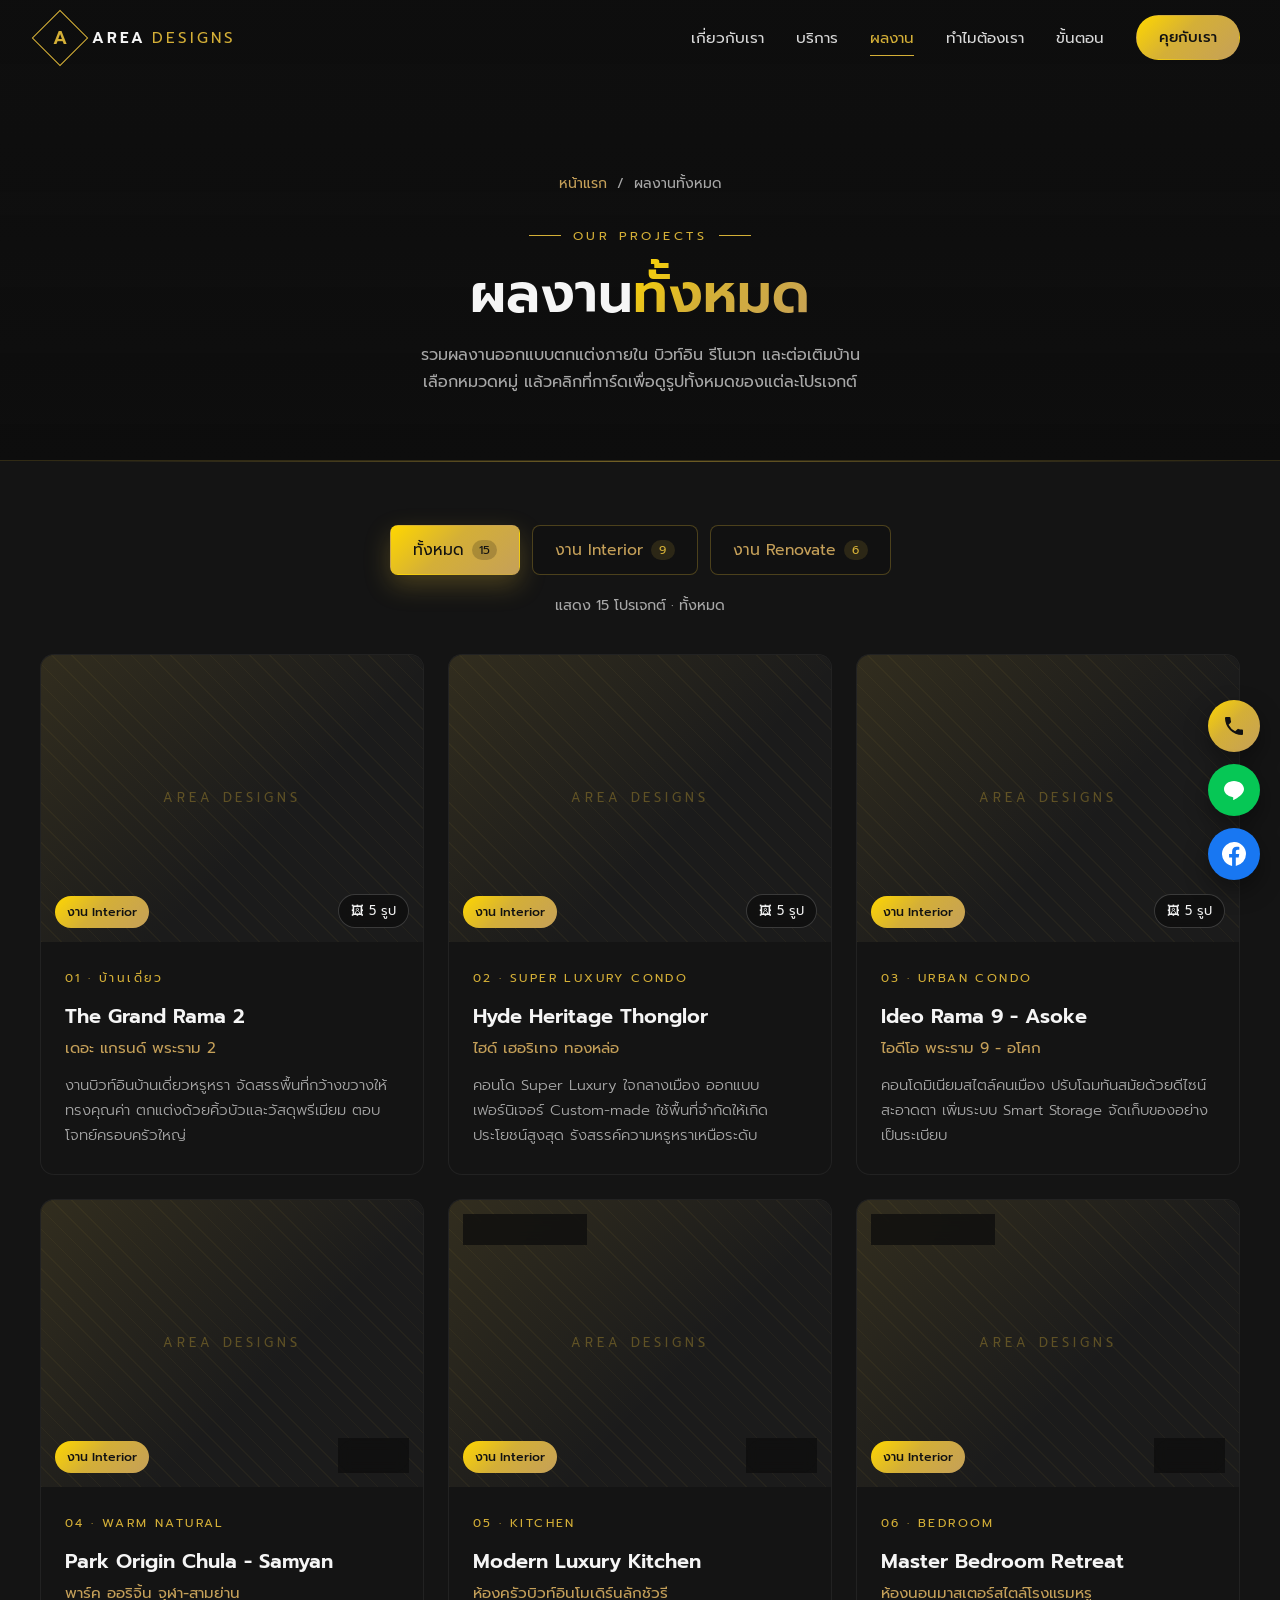
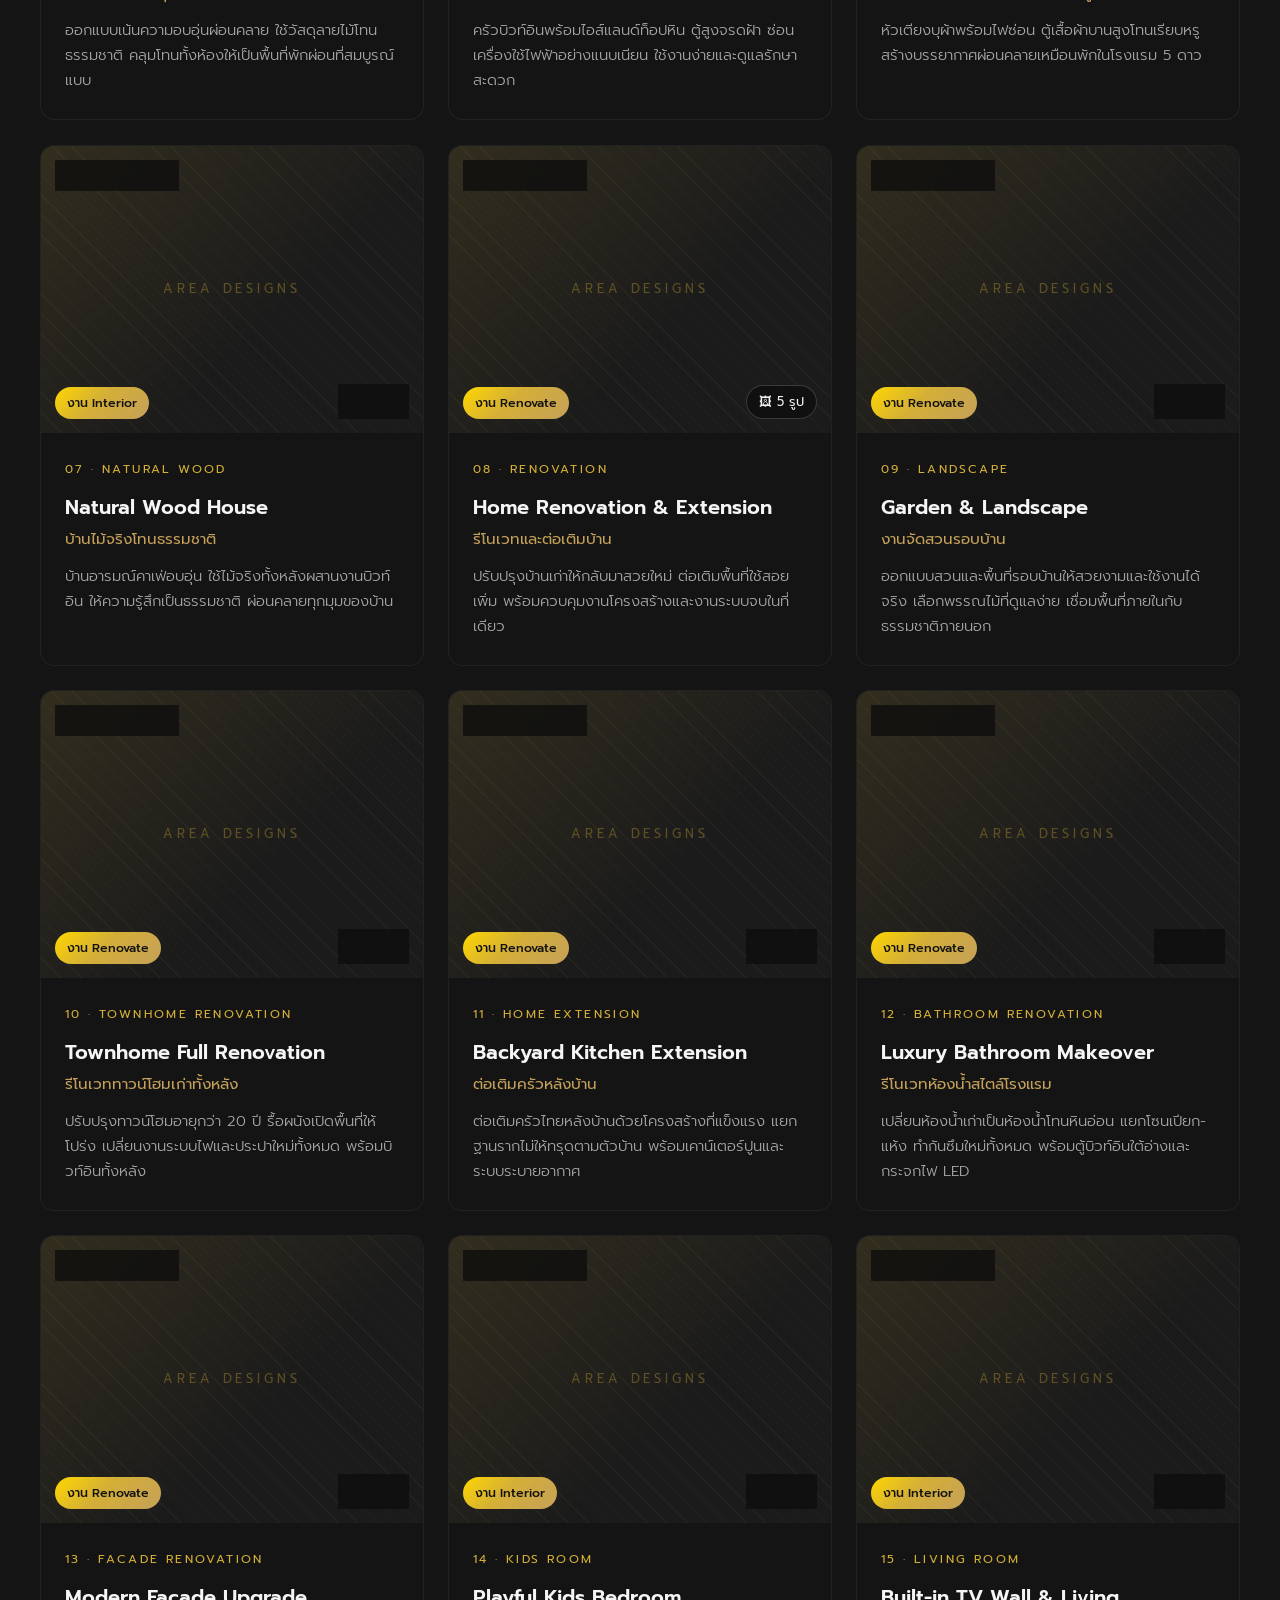
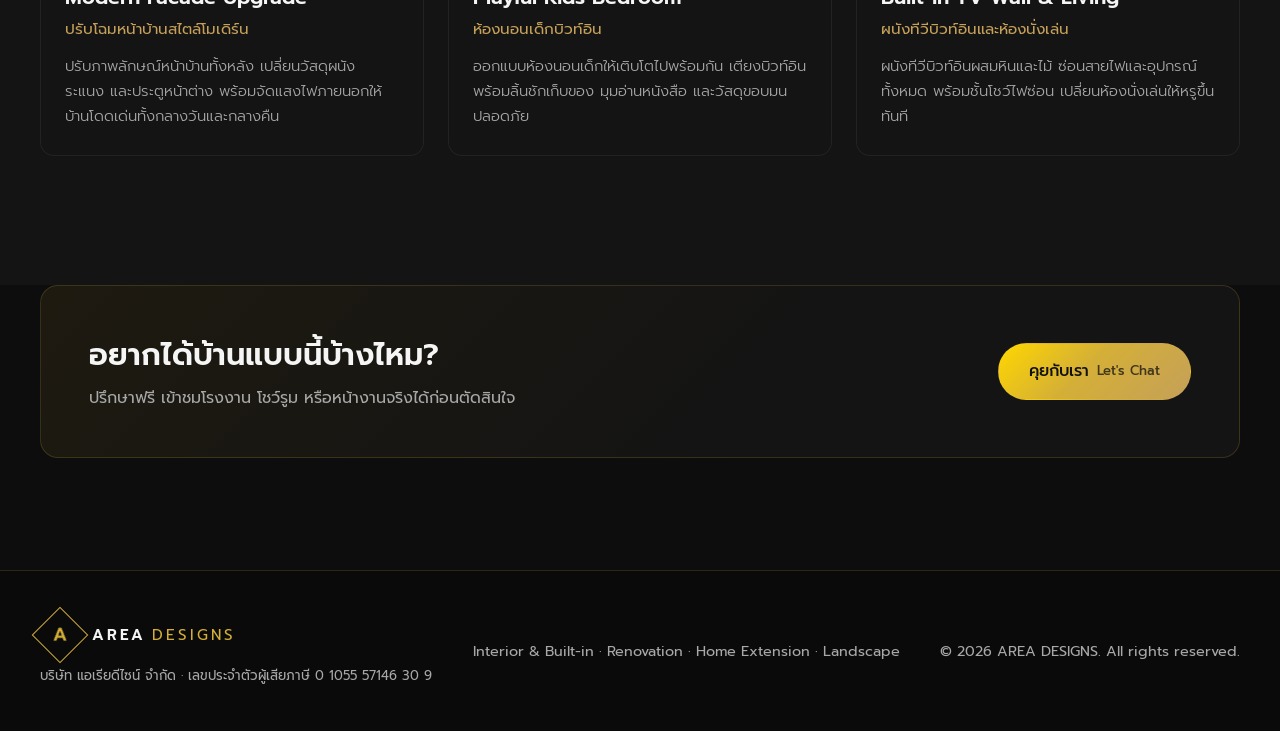
==== commit 9c7a769f: "Clearer sections, one font, new section headers - Six numbered content sections (01 About ... 06 Con" ====
--- a/projects.html
+++ b/projects.html
@@ -7,7 +7,7 @@
 <meta name="description" content="รวมผลงานออกแบบตกแต่งภายใน บิวท์อิน รีโนเวท และต่อเติมบ้านของ AREA DESIGNS แยกตามหมวดหมู่ งาน Interior และงาน Renovate">
 <link rel="preconnect" href="https://fonts.googleapis.com">
 <link rel="preconnect" href="https://fonts.gstatic.com" crossorigin>
-<link href="https://fonts.googleapis.com/css2?family=Inter:wght@300;400;500;600;700&family=Prompt:wght@300;400;500;600;700&display=swap" rel="stylesheet">
+<link href="https://fonts.googleapis.com/css2?family=Prompt:wght@300;400;500;600;700&display=swap" rel="stylesheet">
 <link rel="stylesheet" href="styles.css">
 </head>
 <body>
--- a/styles.css
+++ b/styles.css
@@ -21,7 +21,7 @@
 body {
   background: var(--bg);
   color: var(--text);
-  font-family: 'Inter', 'Prompt', system-ui, sans-serif;
+  font-family: 'Prompt', sans-serif;
   line-height: 1.7;
   -webkit-font-smoothing: antialiased;
   overflow-x: hidden;
@@ -29,7 +29,7 @@
 
 /* Thai text uses Prompt */
 :lang(th), p, li, label, blockquote, small, .btn, .nav__links a {
-  font-family: 'Prompt', 'Inter', sans-serif;
+  font-family: 'Prompt', sans-serif;
 }
 
 img { display: block; max-width: 100%; }
@@ -45,7 +45,7 @@
 }
 
 .eyebrow {
-  font-family: 'Inter', sans-serif;
+  font-family: 'Prompt', sans-serif;
   font-size: .78rem;
   letter-spacing: .28em;
   text-transform: uppercase;
@@ -61,13 +61,44 @@
 .section-head { text-align: center; max-width: 680px; margin: 0 auto 56px; }
 .section-head .eyebrow::after { content: ""; width: 32px; height: 1px; background: var(--gold); }
 .section-title {
-  font-family: 'Prompt', 'Inter', sans-serif;
+  font-family: 'Prompt', sans-serif;
   font-weight: 600;
   font-size: clamp(1.9rem, 4vw, 2.9rem);
   line-height: 1.25;
   margin-bottom: 14px;
 }
 .section-sub { color: var(--muted); }
+
+/* ---------- Clear section separation: alternating shades + a gold hairline on top ---------- */
+.services, .why { background: var(--bg); }
+.projects, .process { background: var(--bg-2); }
+.section::before {
+  content: ""; position: absolute; top: 0; left: 50%; transform: translateX(-50%);
+  width: min(1200px, 100% - 32px); height: 1px;
+  background: linear-gradient(90deg, transparent, rgba(212,175,55,.5), transparent);
+}
+
+/* Section number in the small label, e.g. "03 —— OUR PROJECTS" */
+.eyebrow:has(.eyebrow__num)::before { display: none; }
+.eyebrow__num { color: var(--gold-bright); font-weight: 600; letter-spacing: .08em; display: inline-flex; align-items: center; gap: 12px; }
+.eyebrow__num::after { content: ""; width: 36px; height: 1px; background: var(--gold); }
+
+/* Section header: title on the left, description (and button) on the right */
+.sec-head {
+  position: relative; display: grid; grid-template-columns: 1.15fr 1fr; gap: 24px 64px; align-items: end;
+  padding-bottom: 32px; margin-bottom: 56px; border-bottom: 1px solid rgba(255,255,255,.08);
+}
+.sec-head::after { content: ""; position: absolute; left: 0; bottom: -1px; width: 120px; height: 2px; background: var(--gold-grad); }
+.sec-head__main { position: relative; padding-top: clamp(28px, 4vw, 48px); }
+.sec-head__ghost {
+  position: absolute; left: -6px; top: -10px; z-index: 0; pointer-events: none;
+  font-weight: 700; font-size: clamp(5.5rem, 11vw, 9.5rem); line-height: 1;
+  color: transparent; -webkit-text-stroke: 1px rgba(212,175,55,.22);
+}
+.sec-head__main .eyebrow, .sec-head__title { position: relative; z-index: 1; }
+.sec-head__title { font-weight: 600; font-size: clamp(2rem, 4.2vw, 3.1rem); line-height: 1.2; }
+.sec-head__side { display: flex; flex-direction: column; align-items: flex-start; gap: 22px; padding-bottom: 6px; }
+.sec-head__sub { color: #BDBDBD; font-weight: 300; line-height: 1.8; max-width: 480px; }
 
 /* ---------- Buttons ---------- */
 .btn {
@@ -80,7 +111,7 @@
   cursor: pointer;
   transition: transform .3s var(--ease), box-shadow .3s var(--ease), background .3s, color .3s;
 }
-.btn .en { font-family: 'Inter', sans-serif; font-size: .82em; opacity: .75; }
+.btn .en { font-family: 'Prompt', sans-serif; font-size: .82em; opacity: .75; }
 .btn--gold { background: var(--gold-grad); color: #111; }
 .btn--gold:hover { transform: translateY(-2px); box-shadow: 0 12px 30px rgba(212, 175, 55, .35); }
 .btn--ghost { border-color: rgba(255,255,255,.3); color: var(--text); }
@@ -112,11 +143,11 @@
   display: grid; place-items: center;
   border: 1px solid var(--gold);
   color: var(--gold);
-  font-family: 'Inter', sans-serif; font-weight: 600; font-size: 1.15rem;
+  font-family: 'Prompt', sans-serif; font-weight: 600; font-size: 1.15rem;
   transform: rotate(45deg);
 }
 .logo__mark i { font-style: normal; transform: rotate(-45deg); line-height: 1; }
-.logo__text { font-family: 'Inter', sans-serif; font-weight: 600; letter-spacing: .2em; font-size: .95rem; }
+.logo__text { font-family: 'Prompt', sans-serif; font-weight: 600; letter-spacing: .2em; font-size: .95rem; }
 .logo__text em { font-style: normal; color: var(--gold); margin-left: 6px; font-weight: 400; }
 
 .nav__links { display: flex; align-items: center; gap: 32px; }
@@ -158,7 +189,7 @@
 
 .hero__inner { position: relative; display: grid; grid-template-columns: 1.4fr 1fr; gap: 48px; align-items: end; }
 .hero__title {
-  font-family: 'Inter', sans-serif;
+  font-family: 'Prompt', sans-serif;
   font-weight: 600;
   font-size: clamp(2.6rem, 7vw, 5.4rem);
   line-height: 1.05;
@@ -183,7 +214,7 @@
 }
 .stat-card:hover { transform: translateY(-4px); border-color: var(--gold); }
 .stat-card__num {
-  font-family: 'Inter', sans-serif; font-weight: 600; font-size: 2.8rem; line-height: 1.1;
+  font-family: 'Prompt', sans-serif; font-weight: 600; font-size: 2.8rem; line-height: 1.1;
   background: var(--gold-grad); -webkit-background-clip: text; background-clip: text; color: transparent;
 }
 .stat-card__label { color: var(--muted); }
@@ -218,8 +249,8 @@
   display: flex; align-items: center; gap: 12px;
   box-shadow: 0 20px 40px rgba(0,0,0,.45);
 }
-.about__badge strong { font-family: 'Inter', sans-serif; font-size: 2.2rem; line-height: 1; }
-.about__badge span { font-family: 'Inter', sans-serif; font-size: .78rem; text-transform: uppercase; letter-spacing: .08em; line-height: 1.3; font-weight: 600; }
+.about__badge strong { font-family: 'Prompt', sans-serif; font-size: 2.2rem; line-height: 1; }
+.about__badge span { font-family: 'Prompt', sans-serif; font-size: .78rem; text-transform: uppercase; letter-spacing: .08em; line-height: 1.3; font-weight: 600; }
 .about__text .lead { color: var(--gold-soft); font-size: 1.15rem; margin-bottom: 22px; }
 .about__text p:not(.lead):not(.eyebrow) { color: #C9C9C9; margin-bottom: 16px; font-weight: 300; }
 .about__text strong { color: var(--text); font-weight: 500; }
@@ -251,7 +282,7 @@
 }
 .project__img::before {
   content: "AREA DESIGNS"; position: absolute; inset: 0; display: grid; place-items: center;
-  font-family: 'Inter', sans-serif; letter-spacing: .3em; font-size: .8rem; color: rgba(212,175,55,.35);
+  font-family: 'Prompt', sans-serif; letter-spacing: .3em; font-size: .8rem; color: rgba(212,175,55,.35);
 }
 .project__img img { position: relative; }
 .project__badge {
@@ -269,8 +300,8 @@
   opacity: 0; transition: opacity .5s;
 }
 .project__body { padding: 22px 24px 26px; flex: 1; }
-.project__no { font-family: 'Inter', sans-serif; font-size: .75rem; letter-spacing: .2em; text-transform: uppercase; color: var(--gold); }
-.project h3 { font-family: 'Inter', sans-serif; font-weight: 600; font-size: 1.25rem; margin: 8px 0 2px; }
+.project__no { font-family: 'Prompt', sans-serif; font-size: .75rem; letter-spacing: .2em; text-transform: uppercase; color: var(--gold); }
+.project h3 { font-family: 'Prompt', sans-serif; font-weight: 600; font-size: 1.25rem; margin: 8px 0 2px; }
 .project__th { color: var(--gold-soft); font-size: .95rem; margin-bottom: 12px; }
 .project__desc { color: var(--muted); font-weight: 300; font-size: .93rem; }
 
@@ -298,7 +329,6 @@
 @keyframes projectIn { from { opacity: 0; transform: translateY(16px) scale(.98); } to { opacity: 1; transform: none; } }
 
 /* "ดูโปรเจกต์ทั้งหมด" button under the homepage projects heading */
-.projects__more { display: flex; justify-content: center; margin: -24px 0 40px; }
 .btn--outline { border-color: var(--gold); color: var(--gold); background: transparent; }
 .btn--outline:hover { background: var(--gold-grad); color: #111; border-color: transparent; transform: translateY(-2px); box-shadow: 0 12px 30px rgba(212, 175, 55, .3); }
 .btn--outline span { transition: transform .3s var(--ease); }
@@ -329,7 +359,7 @@
 .filter-btn {
   display: inline-flex; align-items: center; gap: 8px;
   padding: 12px 22px; border-radius: 8px; cursor: pointer;
-  font-family: 'Prompt', 'Inter', sans-serif; font-size: .98rem;
+  font-family: 'Prompt', sans-serif; font-size: .98rem;
   background: #111; color: var(--gold-soft); border: 1px solid rgba(212,175,55,.3);
   transition: background .3s, color .3s, border-color .3s, transform .3s var(--ease), box-shadow .3s;
 }
@@ -339,7 +369,7 @@
   box-shadow: 0 10px 26px rgba(212,175,55,.28);
 }
 .filter-btn__count {
-  min-width: 24px; padding: 1px 7px; border-radius: 999px; font-family: 'Inter', sans-serif; font-size: .75rem; text-align: center;
+  min-width: 24px; padding: 1px 7px; border-radius: 999px; font-family: 'Prompt', sans-serif; font-size: .75rem; text-align: center;
   background: rgba(212,175,55,.14); color: var(--gold);
 }
 .filter-btn.active .filter-btn__count { background: rgba(0,0,0,.18); color: #111; }
@@ -371,10 +401,10 @@
   padding: 16px clamp(16px, 3vw, 32px);
 }
 .lightbox__info { flex: 1; min-width: 0; }
-.lightbox__title { font-family: 'Inter', sans-serif; font-weight: 600; font-size: clamp(1rem, 2vw, 1.25rem); white-space: nowrap; overflow: hidden; text-overflow: ellipsis; }
+.lightbox__title { font-family: 'Prompt', sans-serif; font-weight: 600; font-size: clamp(1rem, 2vw, 1.25rem); white-space: nowrap; overflow: hidden; text-overflow: ellipsis; }
 .lightbox__sub { color: var(--gold-soft); font-size: .88rem; white-space: nowrap; overflow: hidden; text-overflow: ellipsis; }
 .lightbox__counter {
-  font-family: 'Inter', sans-serif; font-weight: 500; font-size: .95rem; letter-spacing: .08em;
+  font-family: 'Prompt', sans-serif; font-weight: 500; font-size: .95rem; letter-spacing: .08em;
   color: var(--gold); padding: 6px 14px; border: 1px solid var(--line); border-radius: 999px; white-space: nowrap;
 }
 .lightbox__close {
@@ -429,14 +459,13 @@
 .lightbox button:focus-visible { outline: 2px solid var(--gold); outline-offset: 3px; }
 
 /* ---------- Why ---------- */
-.why { background: var(--bg-2); }
+.why { background: var(--bg); }
 .contact svg {
   width: 24px; height: 24px; fill: none; stroke: var(--gold); stroke-width: 1.5;
   stroke-linecap: round; stroke-linejoin: round;
 }
 .why__grid { display: grid; grid-template-columns: 1fr 1fr; gap: clamp(40px, 6vw, 96px); align-items: start; }
 .why__intro { position: sticky; top: calc(var(--nav-h) + 32px); }
-.why__eyebrow { font-family: 'Playfair Display', Georgia, serif; font-size: clamp(1.6rem, 2.6vw, 2.1rem); color: var(--gold); line-height: 1.2; }
 .why__title {
   font-family: 'Prompt', sans-serif; font-weight: 600; font-size: clamp(2rem, 4vw, 2.9rem); line-height: 1.3; margin-top: 6px;
   background: var(--gold-grad); -webkit-background-clip: text; background-clip: text; color: transparent;
@@ -450,7 +479,7 @@
   padding: 30px 0; border-bottom: 1px solid rgba(255,255,255,.1);
 }
 .why-item__no {
-  font-family: 'Playfair Display', Georgia, serif; font-size: 1.9rem; line-height: 1.1; color: var(--gold);
+  font-family: 'Prompt', sans-serif; font-size: 1.9rem; line-height: 1.1; color: var(--gold);
   transition: transform .4s var(--ease);
 }
 .why-item h3 { font-family: 'Prompt', sans-serif; font-weight: 600; font-size: 1.12rem; line-height: 1.5; color: var(--gold); margin-bottom: 8px; transition: color .3s; }
@@ -485,7 +514,7 @@
 .review:hover { transform: translateY(-4px); }
 .review::before {
   content: "\201C"; position: absolute; top: 4px; right: 28px;
-  font-family: Georgia, serif; font-size: 7rem; line-height: 1; color: rgba(212,175,55,.15);
+  font-family: 'Prompt', sans-serif; font-size: 7rem; line-height: 1; color: rgba(212,175,55,.15);
 }
 .review__stars { color: var(--gold); letter-spacing: 4px; margin-bottom: 14px; }
 .review blockquote { font-size: 1.02rem; font-weight: 300; color: #E6E6E6; margin-bottom: 26px; }
@@ -508,7 +537,7 @@
 .step__no {
   position: relative; z-index: 1;
   width: 56px; height: 56px; border-radius: 50%; display: grid; place-items: center;
-  font-family: 'Inter', sans-serif; font-weight: 600; color: var(--gold);
+  font-family: 'Prompt', sans-serif; font-weight: 600; color: var(--gold);
   background: var(--bg); border: 1px solid var(--gold);
   transition: background .4s, color .4s;
 }
@@ -521,7 +550,7 @@
 .step:hover .step__card { border-color: var(--line); transform: translateX(4px); }
 .step__card--gold { border-color: var(--line); background: linear-gradient(145deg, #1D1A12, #141414); }
 .step h3 { font-family: 'Prompt', sans-serif; font-weight: 500; font-size: 1.15rem; margin-bottom: 12px; line-height: 1.4; }
-.step h3 small { display: block; font-family: 'Inter', sans-serif; font-size: .78rem; letter-spacing: .12em; text-transform: uppercase; color: var(--gold); font-weight: 500; margin-top: 2px; }
+.step h3 small { display: block; font-family: 'Prompt', sans-serif; font-size: .78rem; letter-spacing: .12em; text-transform: uppercase; color: var(--gold); font-weight: 500; margin-top: 2px; }
 .step ul { list-style: none; display: grid; gap: 8px; }
 .step li { position: relative; padding-left: 18px; color: var(--muted); font-size: .95rem; font-weight: 300; }
 .step li::before { content: ""; position: absolute; left: 0; top: .72em; width: 6px; height: 6px; border-radius: 50%; background: var(--gold); }
@@ -550,7 +579,7 @@
   position: absolute; left: 0; right: 0; bottom: 0; z-index: 2;
   padding: 0 clamp(18px, 1.8vw, 28px) clamp(22px, 2.2vw, 32px);
 }
-.svc__en { font-family: 'Playfair Display', Georgia, serif; font-size: clamp(1.25rem, 1.7vw, 1.6rem); color: var(--gold-soft); line-height: 1.3; }
+.svc__en { font-family: 'Prompt', sans-serif; font-size: clamp(1.25rem, 1.7vw, 1.6rem); color: var(--gold-soft); line-height: 1.3; }
 .svc__th { font-family: 'Prompt', sans-serif; font-weight: 600; font-size: clamp(1rem, 1.25vw, 1.15rem); line-height: 1.45; margin: 6px 0 6px; }
 .nowrap { white-space: nowrap; }
 .svc__desc { color: #D6D6D6; font-weight: 300; font-size: .9rem; line-height: 1.6; }
@@ -573,7 +602,7 @@
 
 .service__prices { list-style: none; border-top: 1px solid var(--line); padding-top: 16px; display: grid; gap: 10px; }
 .service__prices li { display: flex; flex-direction: column; font-size: .9rem; color: #CFCFCF; line-height: 1.5; }
-.service__prices strong { font-family: 'Inter', sans-serif; font-weight: 600; font-size: 1.3rem; color: var(--gold); white-space: nowrap; }
+.service__prices strong { font-family: 'Prompt', sans-serif; font-weight: 600; font-size: 1.3rem; color: var(--gold); white-space: nowrap; }
 .service__prices strong::before { content: "เริ่มต้น "; font-family: 'Prompt', sans-serif; font-size: .78rem; font-weight: 400; color: var(--muted); }
 .services__note { text-align: center; color: var(--muted); font-size: .85rem; margin-top: 28px; }
 
@@ -592,7 +621,7 @@
   display: grid; place-items: center; flex: 0 0 auto;
 }
 .contact__list svg { width: 20px; height: 20px; }
-.contact__list a { font-family: 'Inter', sans-serif; font-size: 1.05rem; transition: color .3s; word-break: break-word; }
+.contact__list a { font-family: 'Prompt', sans-serif; font-size: 1.05rem; transition: color .3s; word-break: break-word; }
 .contact__list a:hover { color: var(--gold); }
 .contact__list li { align-items: flex-start; }
 .contact__list li .ic { margin-top: -6px; }
@@ -626,7 +655,7 @@
   width: 100%; padding: 13px 16px;
   background: var(--bg); color: var(--text);
   border: 1px solid rgba(255,255,255,.12); border-radius: 10px;
-  font-family: 'Prompt', 'Inter', sans-serif; font-size: 1rem;
+  font-family: 'Prompt', sans-serif; font-size: 1rem;
   transition: border-color .3s, box-shadow .3s;
 }
 .form select {
@@ -660,7 +689,7 @@
 .float-btn {
   display: inline-flex; align-items: center; justify-content: flex-end;
   height: 52px; min-width: 52px; padding: 0 14px; border-radius: 999px;
-  color: #fff; font-family: 'Prompt', 'Inter', sans-serif; font-weight: 600; font-size: .92rem; white-space: nowrap;
+  color: #fff; font-family: 'Prompt', sans-serif; font-weight: 600; font-size: .92rem; white-space: nowrap;
   box-shadow: 0 10px 25px rgba(0,0,0,.4);
   transition: transform .3s var(--ease), box-shadow .3s;
 }
@@ -687,6 +716,8 @@
   .svc { height: 440px; }
   .reviews { grid-auto-columns: calc((100% - 24px) / 2); }
   .why__grid { grid-template-columns: 1fr; gap: 28px; }
+  .sec-head { grid-template-columns: 1fr; gap: 18px; margin-bottom: 40px; }
+  .sec-head__side { padding-bottom: 0; }
   .why__intro { position: static; }
   .projects__grid { grid-template-columns: repeat(2, 1fr); }
   .hero__inner { grid-template-columns: 1fr; align-items: start; }
@@ -738,7 +769,6 @@
   .float-btn { height: 48px; min-width: 48px; padding: 0 12px; }
   .filters { gap: 8px; }
   .filter-btn { padding: 10px 14px; font-size: .9rem; }
-  .projects__more { margin: -20px 0 32px; }
   .cta-band__inner { flex-direction: column; align-items: flex-start; }
   .cta-band .btn { width: 100%; }
   .lightbox__slide { padding: 8px 12px; }
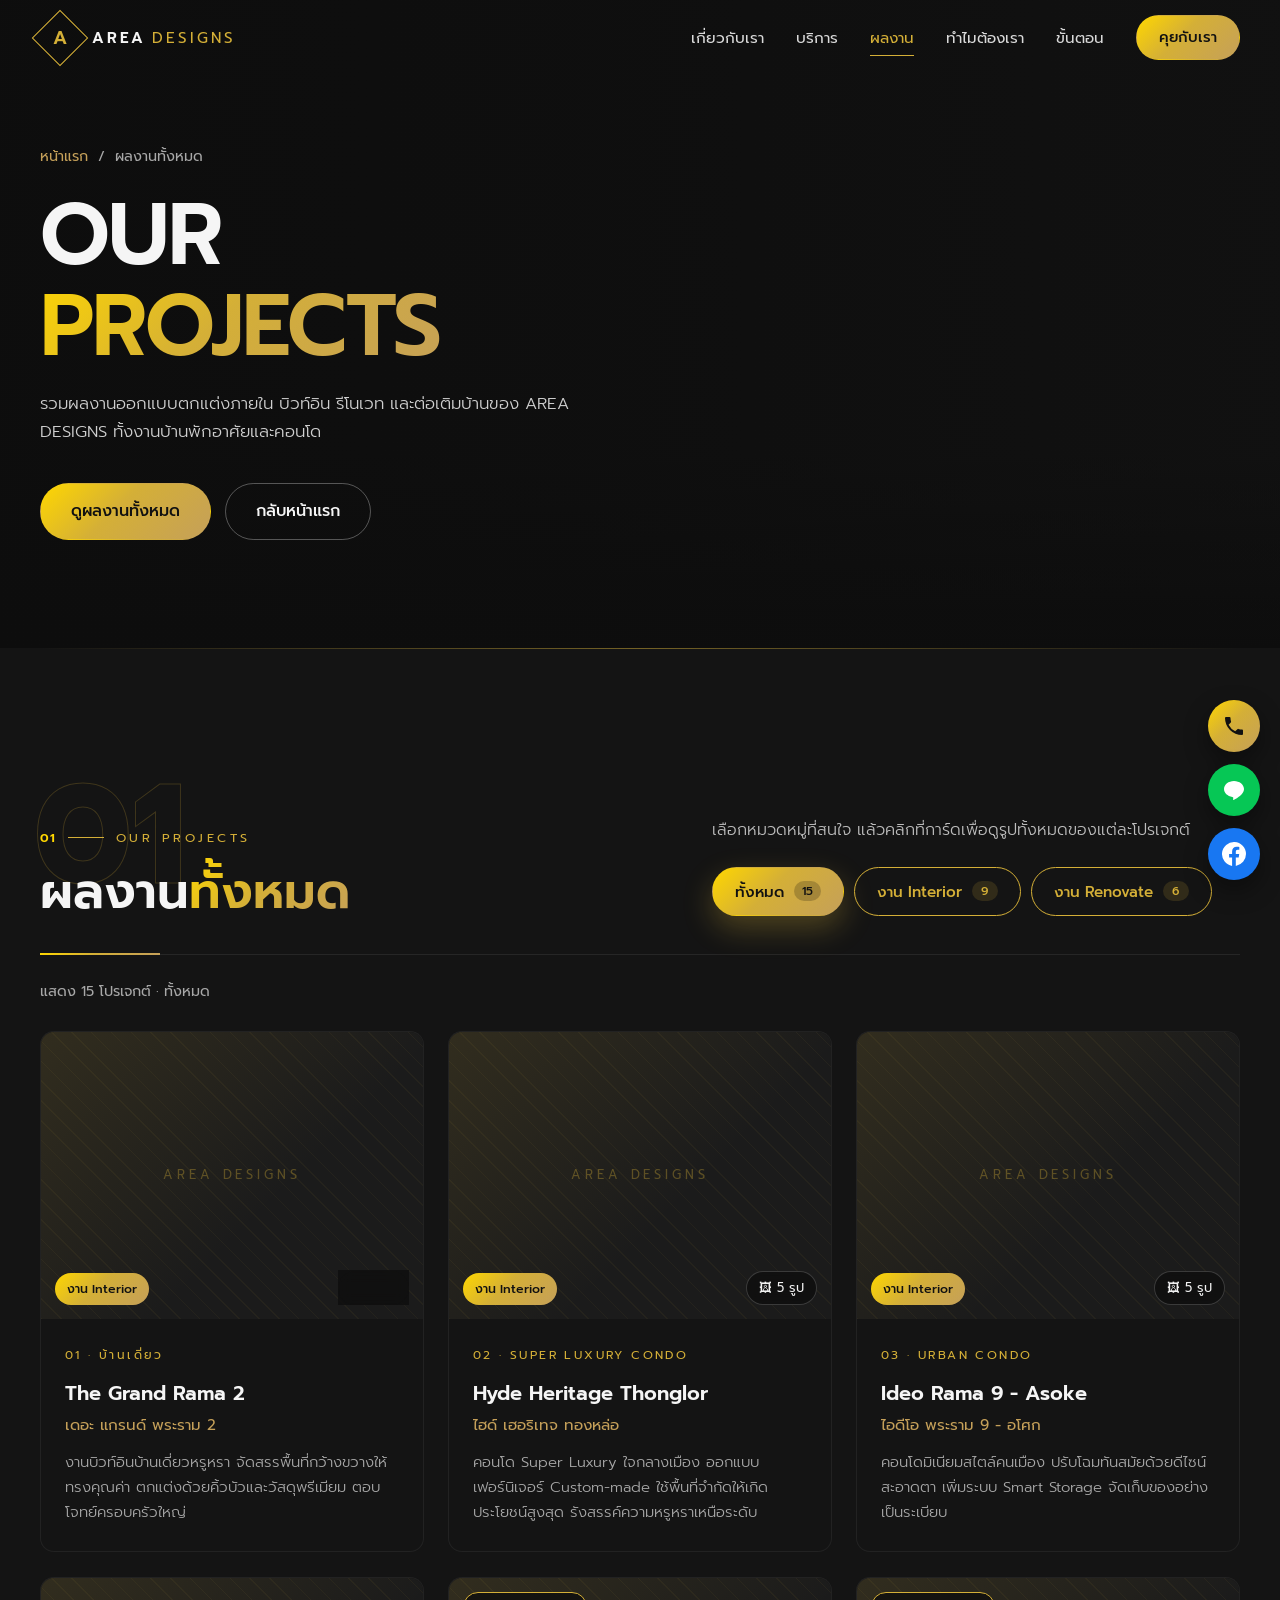
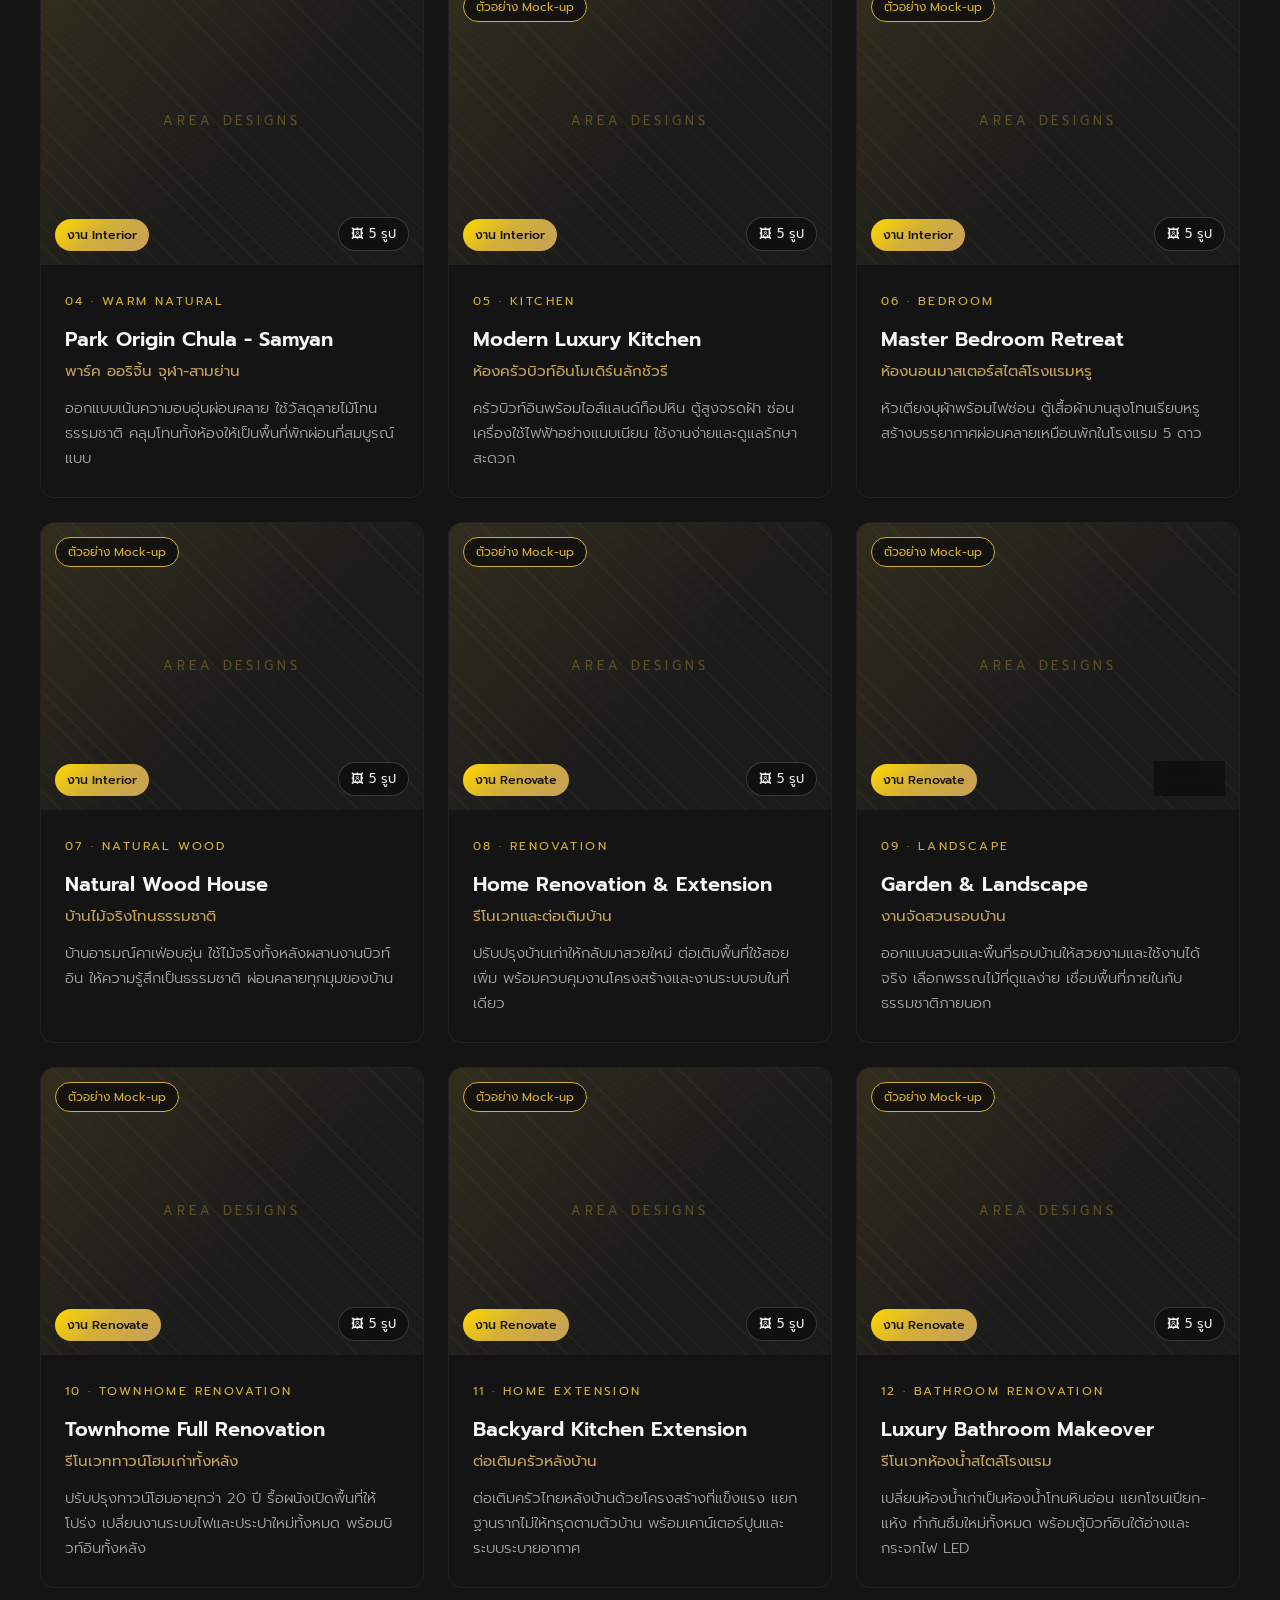
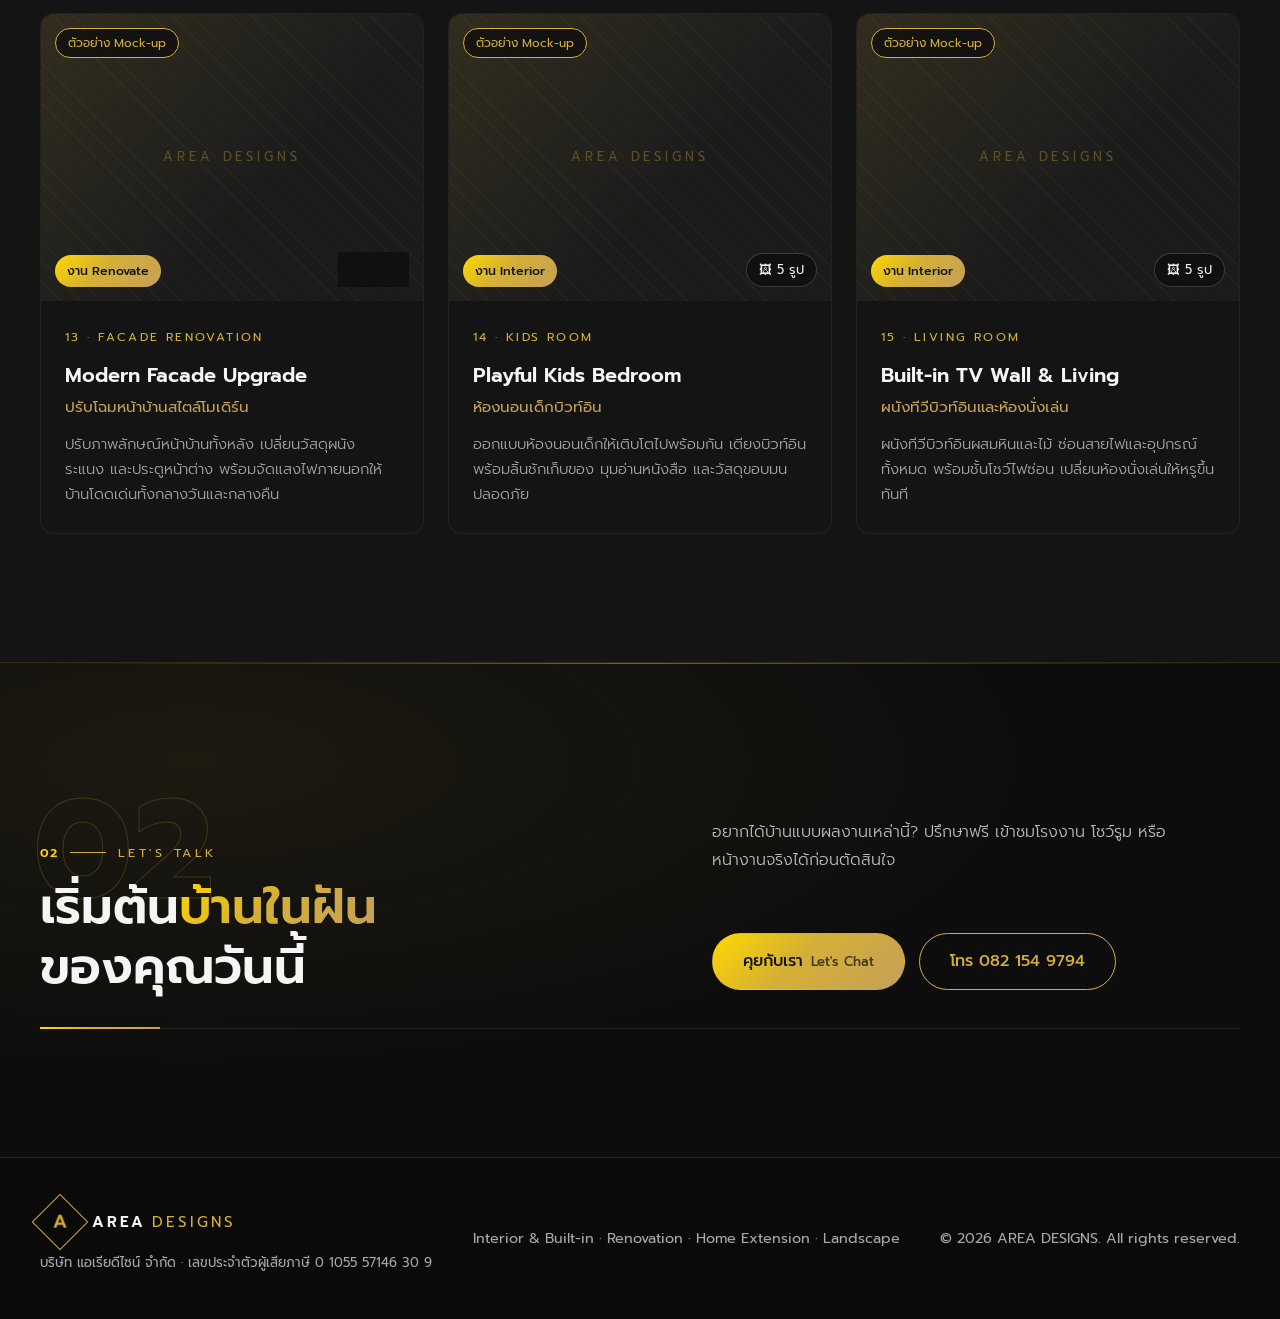
==== commit eb922fd3: "Projects page: match the homepage style - Hero like the homepage: left-aligned 'OUR PROJECTS' title " ====
--- a/projects.html
+++ b/projects.html
@@ -34,37 +34,64 @@
 </header>
 
 <main>
-<section class="page-hero">
-  <div class="page-hero__bg" aria-hidden="true"></div>
-  <div class="container page-hero__inner">
-    <nav class="breadcrumb" aria-label="เส้นทาง">
-      <a href="index.html">หน้าแรก</a><span aria-hidden="true">/</span><span>ผลงานทั้งหมด</span>
-    </nav>
-    <p class="eyebrow">Our Projects</p>
-    <h1 class="section-title">ผลงาน<span class="gold-text">ทั้งหมด</span></h1>
-    <p class="section-sub">รวมผลงานออกแบบตกแต่งภายใน บิวท์อิน รีโนเวท และต่อเติมบ้าน<br>เลือกหมวดหมู่ แล้วคลิกที่การ์ดเพื่อดูรูปทั้งหมดของแต่ละโปรเจกต์</p>
+<!-- ========== HERO ========== -->
+<section class="hero hero--page" id="top">
+  <div class="hero__bg hero__bg--projects" aria-hidden="true"></div>
+  <div class="container hero__inner">
+    <div class="hero__content reveal">
+      <nav class="breadcrumb" aria-label="เส้นทาง">
+        <a href="index.html">หน้าแรก</a><span aria-hidden="true">/</span><span>ผลงานทั้งหมด</span>
+      </nav>
+      <h1 class="hero__title">OUR<span class="gold-text"><br>PROJECTS</span></h1>
+      <p class="hero__sub">รวมผลงานออกแบบตกแต่งภายใน บิวท์อิน รีโนเวท และต่อเติมบ้านของ AREA DESIGNS ทั้งงานบ้านพักอาศัยและคอนโด</p>
+      <div class="hero__cta">
+        <a href="#projects" class="btn btn--gold">ดูผลงานทั้งหมด</a>
+        <a href="index.html" class="btn btn--ghost">กลับหน้าแรก</a>
+      </div>
+    </div>
   </div>
 </section>
 
-<section class="section section--tight projects" id="projects">
+<!-- ========== 01. PROJECTS ========== -->
+<section class="section projects" id="projects">
   <div class="container">
-    <div class="filters" role="group" aria-label="หมวดหมู่ผลงาน">
-      <button type="button" class="filter-btn active" data-filter="all" aria-pressed="true">ทั้งหมด <span class="filter-btn__count" data-count="all"></span></button>
-      <button type="button" class="filter-btn" data-filter="interior" aria-pressed="false">งาน Interior <span class="filter-btn__count" data-count="interior"></span></button>
-      <button type="button" class="filter-btn" data-filter="renovate" aria-pressed="false">งาน Renovate <span class="filter-btn__count" data-count="renovate"></span></button>
+    <div class="sec-head reveal">
+      <div class="sec-head__main">
+        <span class="sec-head__ghost" aria-hidden="true">01</span>
+        <p class="eyebrow"><span class="eyebrow__num">01</span>Our Projects</p>
+        <h2 class="sec-head__title">ผลงาน<span class="gold-text">ทั้งหมด</span></h2>
+      </div>
+      <div class="sec-head__side">
+        <p class="sec-head__sub">เลือกหมวดหมู่ที่สนใจ แล้วคลิกที่การ์ดเพื่อดูรูปทั้งหมดของแต่ละโปรเจกต์</p>
+        <div class="filters" role="group" aria-label="หมวดหมู่ผลงาน">
+          <button type="button" class="filter-btn active" data-filter="all" aria-pressed="true">ทั้งหมด <span class="filter-btn__count" data-count="all"></span></button>
+          <button type="button" class="filter-btn" data-filter="interior" aria-pressed="false">งาน Interior <span class="filter-btn__count" data-count="interior"></span></button>
+          <button type="button" class="filter-btn" data-filter="renovate" aria-pressed="false">งาน Renovate <span class="filter-btn__count" data-count="renovate"></span></button>
+        </div>
+      </div>
     </div>
     <p class="filters__status" id="filterStatus" aria-live="polite"></p>
     <div class="projects__grid" id="allProjects"></div>
   </div>
 </section>
 
-<section class="cta-band">
-  <div class="container cta-band__inner reveal">
-    <div>
-      <h2>อยากได้บ้านแบบนี้บ้างไหม?</h2>
-      <p>ปรึกษาฟรี เข้าชมโรงงาน โชว์รูม หรือหน้างานจริงได้ก่อนตัดสินใจ</p>
+<!-- ========== 02. CONTACT ========== -->
+<section class="section contact" id="contact">
+  <div class="container">
+    <div class="sec-head sec-head--last reveal">
+      <div class="sec-head__main">
+        <span class="sec-head__ghost" aria-hidden="true">02</span>
+        <p class="eyebrow"><span class="eyebrow__num">02</span>Let's Talk</p>
+        <h2 class="sec-head__title">เริ่มต้น<span class="gold-text">บ้านในฝัน</span><br>ของคุณวันนี้</h2>
+      </div>
+      <div class="sec-head__side">
+        <p class="sec-head__sub">อยากได้บ้านแบบผลงานเหล่านี้? ปรึกษาฟรี เข้าชมโรงงาน โชว์รูม หรือหน้างานจริงได้ก่อนตัดสินใจ</p>
+        <div class="hero__cta">
+          <a href="index.html#contact" class="btn btn--gold">คุยกับเรา <span class="en">Let's Chat</span></a>
+          <a href="tel:0821549794" class="btn btn--outline">โทร 082 154 9794</a>
+        </div>
+      </div>
     </div>
-    <a href="index.html#contact" class="btn btn--gold">คุยกับเรา <span class="en">Let's Chat</span></a>
   </div>
 </section>
 </main>
--- a/styles.css
+++ b/styles.css
@@ -99,6 +99,8 @@
 .sec-head__title { font-weight: 600; font-size: clamp(2rem, 4.2vw, 3.1rem); line-height: 1.2; }
 .sec-head__side { display: flex; flex-direction: column; align-items: flex-start; gap: 22px; padding-bottom: 6px; }
 .sec-head__sub { color: #BDBDBD; font-weight: 300; line-height: 1.8; max-width: 480px; }
+/* Same header inside a column (About, Why Choose Us, Contact): stacked, no right side */
+.sec-head--stack { display: block; padding-bottom: 28px; margin-bottom: 28px; }
 
 /* ---------- Buttons ---------- */
 .btn {
@@ -334,56 +336,39 @@
 .btn--outline span { transition: transform .3s var(--ease); }
 .btn--outline:hover span { transform: translateX(4px); }
 
-/* ---------- Projects page ---------- */
-.page-hero {
-  position: relative; overflow: hidden; text-align: center;
-  padding: calc(var(--nav-h) + clamp(56px, 8vw, 96px)) 0 clamp(40px, 6vw, 64px);
-  border-bottom: 1px solid var(--line);
-}
-.page-hero__bg {
-  position: absolute; inset: 0;
+/* ---------- Projects page (same building blocks as the homepage) ---------- */
+.hero--page { min-height: 72vh; min-height: 72svh; }
+.hero__bg--projects {
   background:
-    linear-gradient(0deg, var(--bg) 0%, rgba(13,13,13,.82) 55%, rgba(13,13,13,.9) 100%),
-    url("https://images.unsplash.com/photo-1600210492486-724fe5c67fb0?auto=format&fit=crop&w=2000&q=70") center/cover no-repeat,
+    linear-gradient(90deg, rgba(13,13,13,.96) 0%, rgba(13,13,13,.8) 45%, rgba(13,13,13,.45) 100%),
+    linear-gradient(0deg, var(--bg) 0%, transparent 30%),
+    url("https://images.unsplash.com/photo-1600210492486-724fe5c67fb0?auto=format&fit=crop&w=2000&q=80") center/cover no-repeat,
     var(--bg-2);
 }
-.page-hero__inner { position: relative; max-width: 760px; }
-.page-hero .eyebrow::after { content: ""; width: 32px; height: 1px; background: var(--gold); }
-.page-hero h1 { font-size: clamp(2.2rem, 5vw, 3.4rem); }
-.breadcrumb { display: flex; justify-content: center; gap: 10px; font-size: .88rem; color: var(--muted); margin-bottom: 22px; }
+.breadcrumb { display: flex; gap: 10px; font-size: .9rem; color: var(--muted); margin-bottom: 22px; }
 .breadcrumb a { color: var(--gold-soft); transition: color .3s; }
 .breadcrumb a:hover { color: var(--gold); }
-.section--tight { padding-top: clamp(40px, 6vw, 64px); }
-
-.filters { display: flex; flex-wrap: wrap; justify-content: center; gap: 12px; }
+.hero--page .hero__sub { margin-top: 18px; }
+.sec-head--last { margin-bottom: 0; }
+
+/* Category filters: rounded pills like the other buttons */
+.filters { display: flex; flex-wrap: wrap; gap: 10px; }
 .filter-btn {
-  display: inline-flex; align-items: center; gap: 8px;
-  padding: 12px 22px; border-radius: 8px; cursor: pointer;
-  font-family: 'Prompt', sans-serif; font-size: .98rem;
-  background: #111; color: var(--gold-soft); border: 1px solid rgba(212,175,55,.3);
+  display: inline-flex; align-items: center; gap: 10px;
+  padding: 12px 22px; border-radius: 999px; cursor: pointer;
+  font-family: 'Prompt', sans-serif; font-size: .95rem; font-weight: 500;
+  background: transparent; color: var(--gold); border: 1px solid var(--gold);
   transition: background .3s, color .3s, border-color .3s, transform .3s var(--ease), box-shadow .3s;
 }
-.filter-btn:hover { border-color: var(--gold); color: var(--gold); transform: translateY(-2px); }
-.filter-btn.active {
-  background: var(--gold-grad); color: #111; border-color: transparent;
-  box-shadow: 0 10px 26px rgba(212,175,55,.28);
-}
+.filter-btn:hover { transform: translateY(-2px); box-shadow: 0 10px 24px rgba(212,175,55,.18); }
+.filter-btn.active { background: var(--gold-grad); color: #111; border-color: transparent; box-shadow: 0 12px 30px rgba(212,175,55,.3); }
 .filter-btn__count {
-  min-width: 24px; padding: 1px 7px; border-radius: 999px; font-family: 'Prompt', sans-serif; font-size: .75rem; text-align: center;
-  background: rgba(212,175,55,.14); color: var(--gold);
-}
-.filter-btn.active .filter-btn__count { background: rgba(0,0,0,.18); color: #111; }
+  min-width: 26px; padding: 1px 8px; border-radius: 999px; font-size: .75rem; text-align: center;
+  background: rgba(212,175,55,.15); color: var(--gold);
+}
+.filter-btn.active .filter-btn__count { background: rgba(0,0,0,.2); color: #111; }
 .filter-btn:focus-visible { outline: 2px solid var(--gold); outline-offset: 3px; }
-.filters__status { text-align: center; color: var(--muted); font-size: .9rem; margin: 18px 0 36px; }
-
-.cta-band { padding: 0 0 clamp(72px, 10vw, 112px); }
-.cta-band__inner {
-  display: flex; align-items: center; justify-content: space-between; gap: 24px; flex-wrap: wrap;
-  padding: clamp(28px, 4vw, 44px) clamp(24px, 4vw, 48px); border-radius: 18px;
-  background: linear-gradient(135deg, #1E1A10, #141414 60%); border: 1px solid var(--line);
-}
-.cta-band h2 { font-family: 'Prompt', sans-serif; font-weight: 600; font-size: clamp(1.4rem, 3vw, 1.9rem); }
-.cta-band p { color: var(--muted); margin-top: 4px; }
+.filters__status { color: var(--muted); font-size: .9rem; margin: -32px 0 28px; }
 
 /* ---------- Gallery viewer (lightbox) ---------- */
 .lightbox {
@@ -466,11 +451,6 @@
 }
 .why__grid { display: grid; grid-template-columns: 1fr 1fr; gap: clamp(40px, 6vw, 96px); align-items: start; }
 .why__intro { position: sticky; top: calc(var(--nav-h) + 32px); }
-.why__title {
-  font-family: 'Prompt', sans-serif; font-weight: 600; font-size: clamp(2rem, 4vw, 2.9rem); line-height: 1.3; margin-top: 6px;
-  background: var(--gold-grad); -webkit-background-clip: text; background-clip: text; color: transparent;
-}
-.why__rule { display: block; width: 76px; height: 1px; margin: 26px 0 28px; background: linear-gradient(90deg, rgba(255,255,255,.7), transparent); }
 .why__sub { color: #CFCFCF; font-weight: 300; }
 
 .why-list { list-style: none; border-top: 1px solid rgba(255,255,255,.1); }
@@ -768,9 +748,8 @@
   .float-stack { right: 14px; bottom: 14px; gap: 10px; }
   .float-btn { height: 48px; min-width: 48px; padding: 0 12px; }
   .filters { gap: 8px; }
-  .filter-btn { padding: 10px 14px; font-size: .9rem; }
-  .cta-band__inner { flex-direction: column; align-items: flex-start; }
-  .cta-band .btn { width: 100%; }
+  .filter-btn { padding: 10px 16px; font-size: .9rem; }
+  .filters__status { margin: -20px 0 24px; }
   .lightbox__slide { padding: 8px 12px; }
   .lightbox__thumb { width: 68px; height: 50px; }
   .lightbox__counter { font-size: .82rem; padding: 4px 10px; }
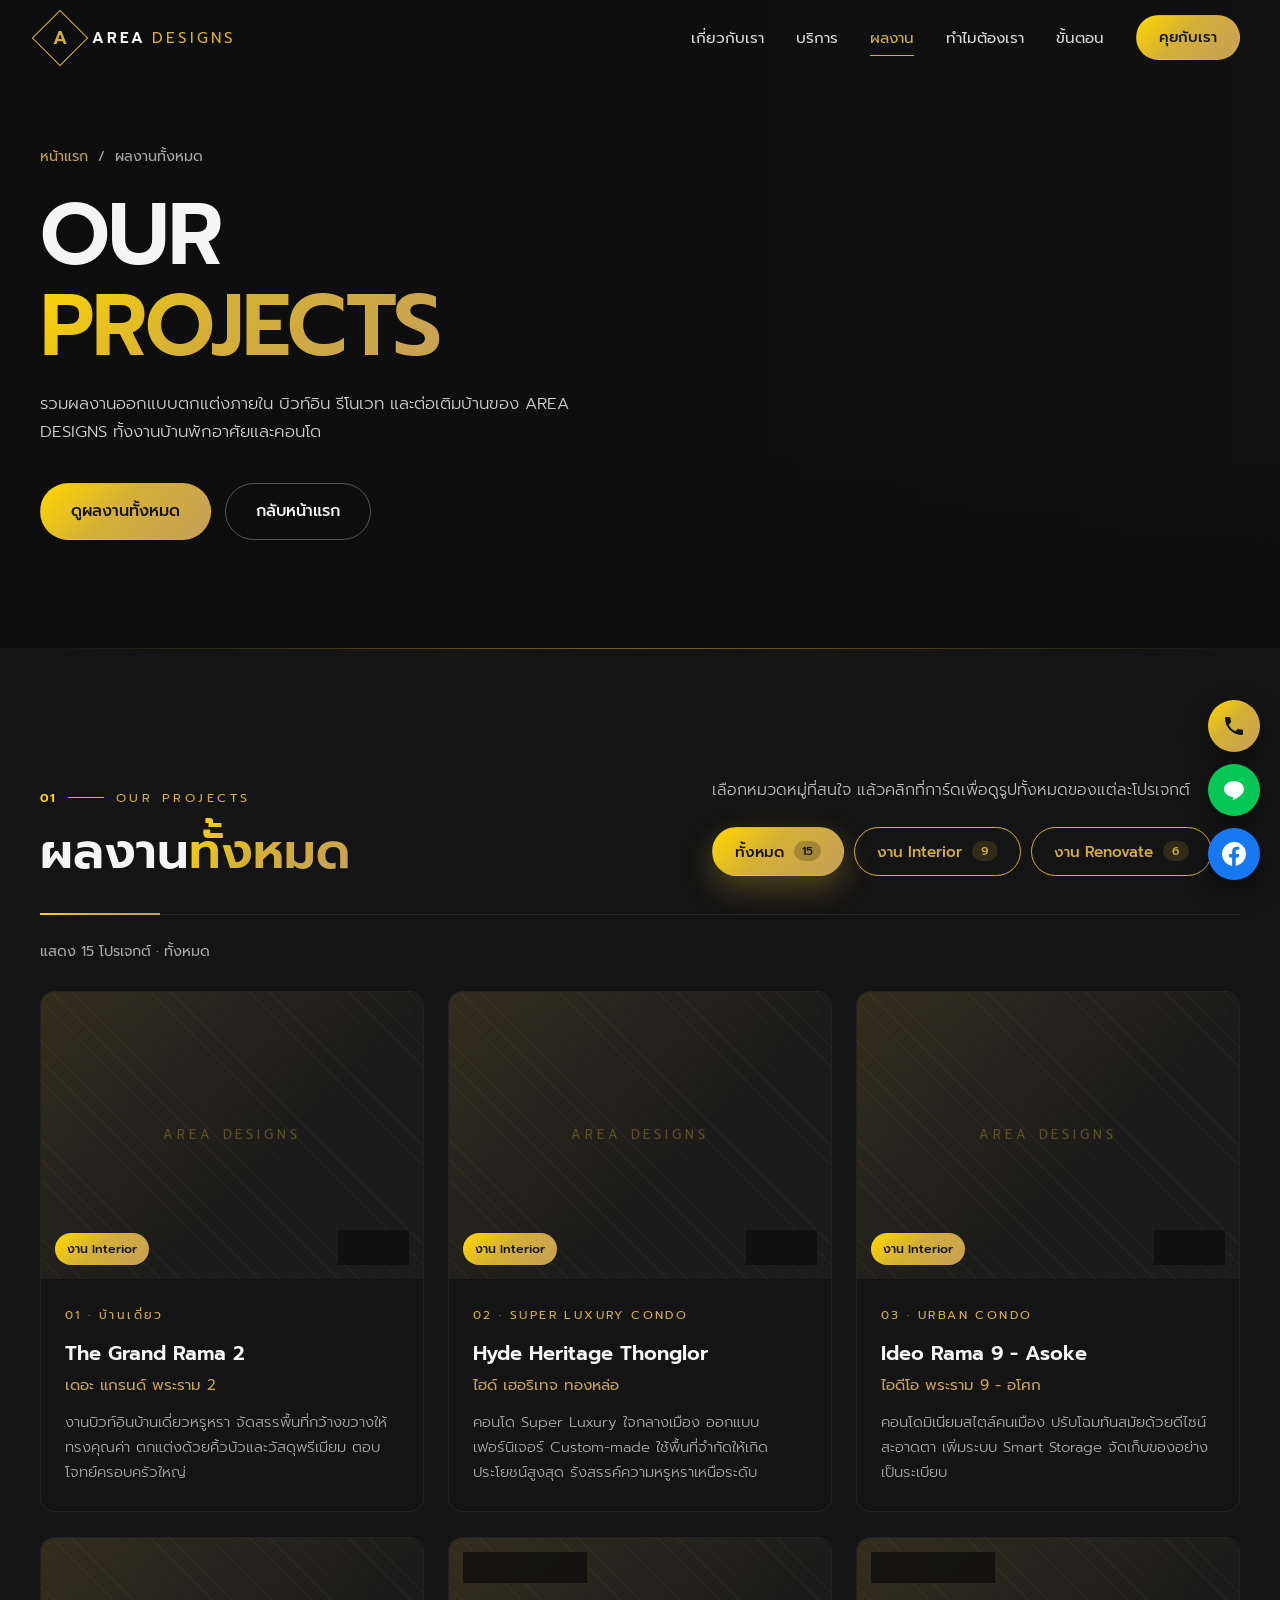
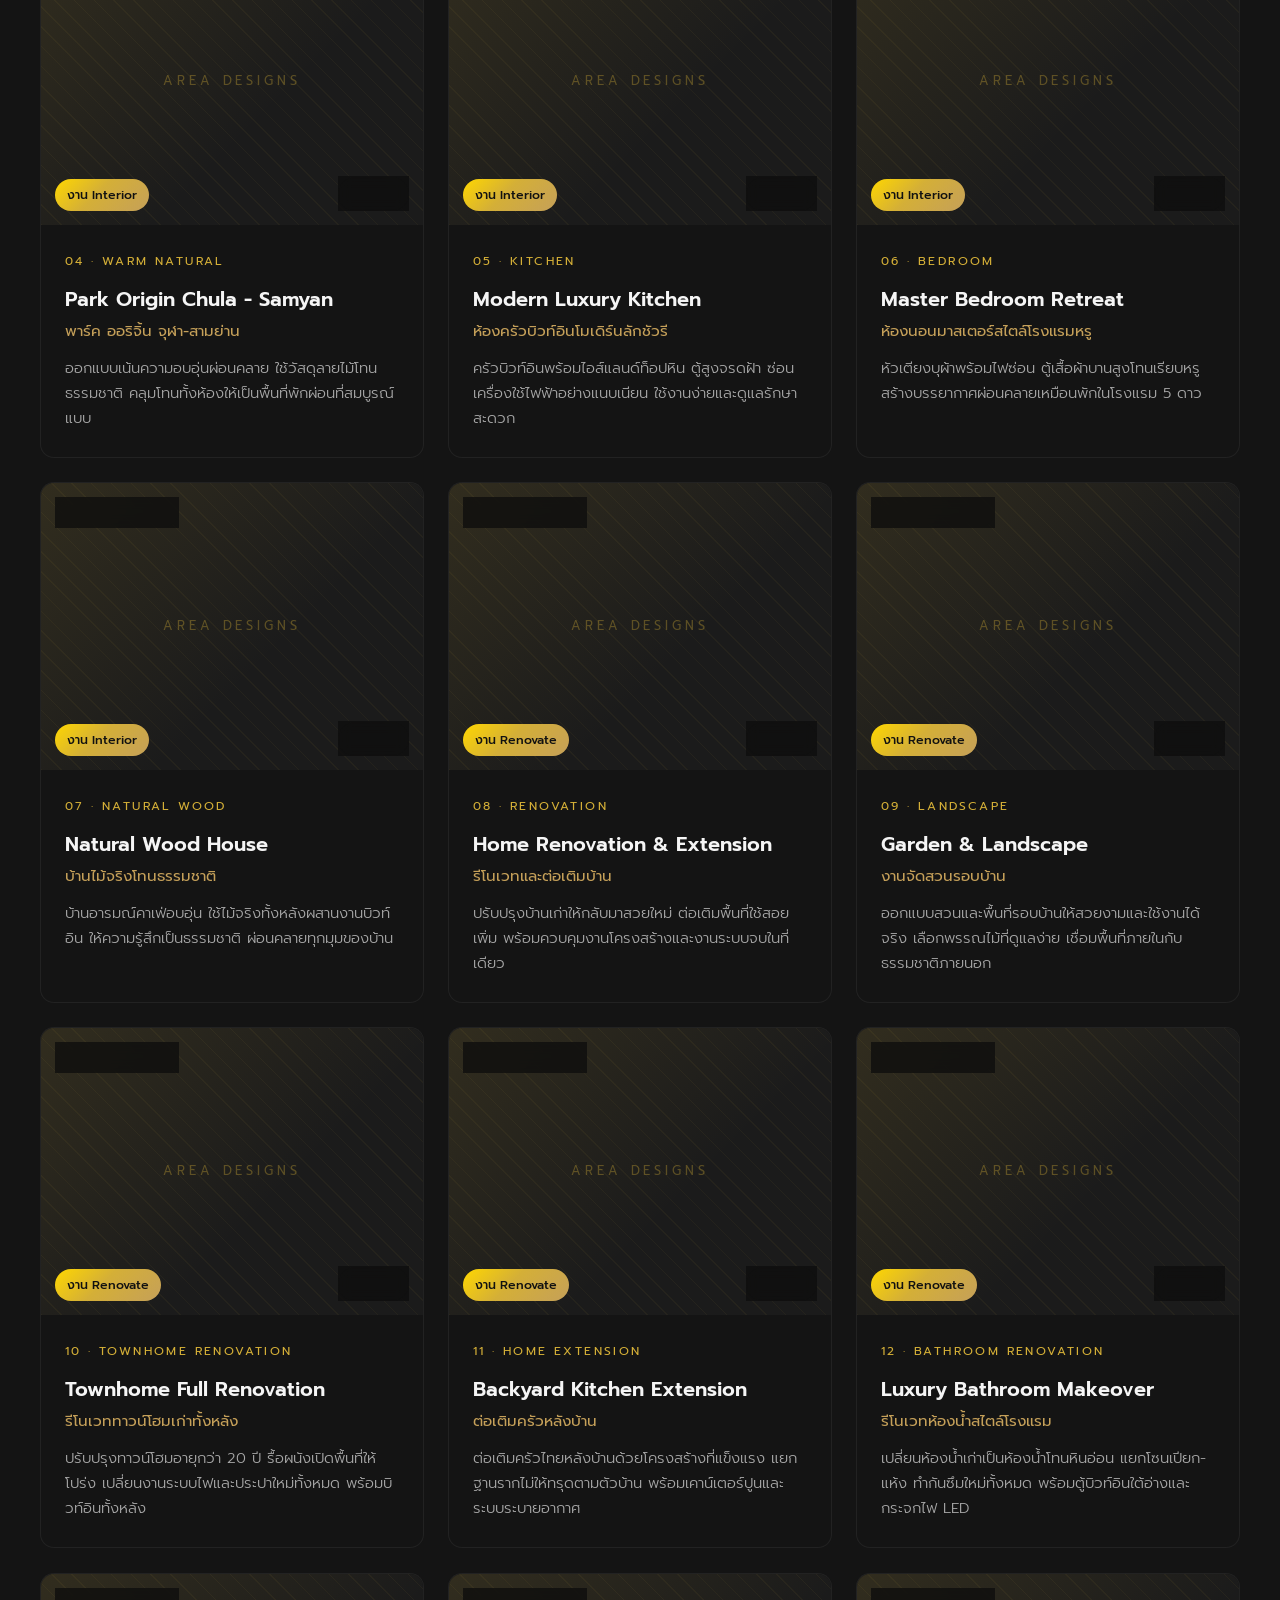
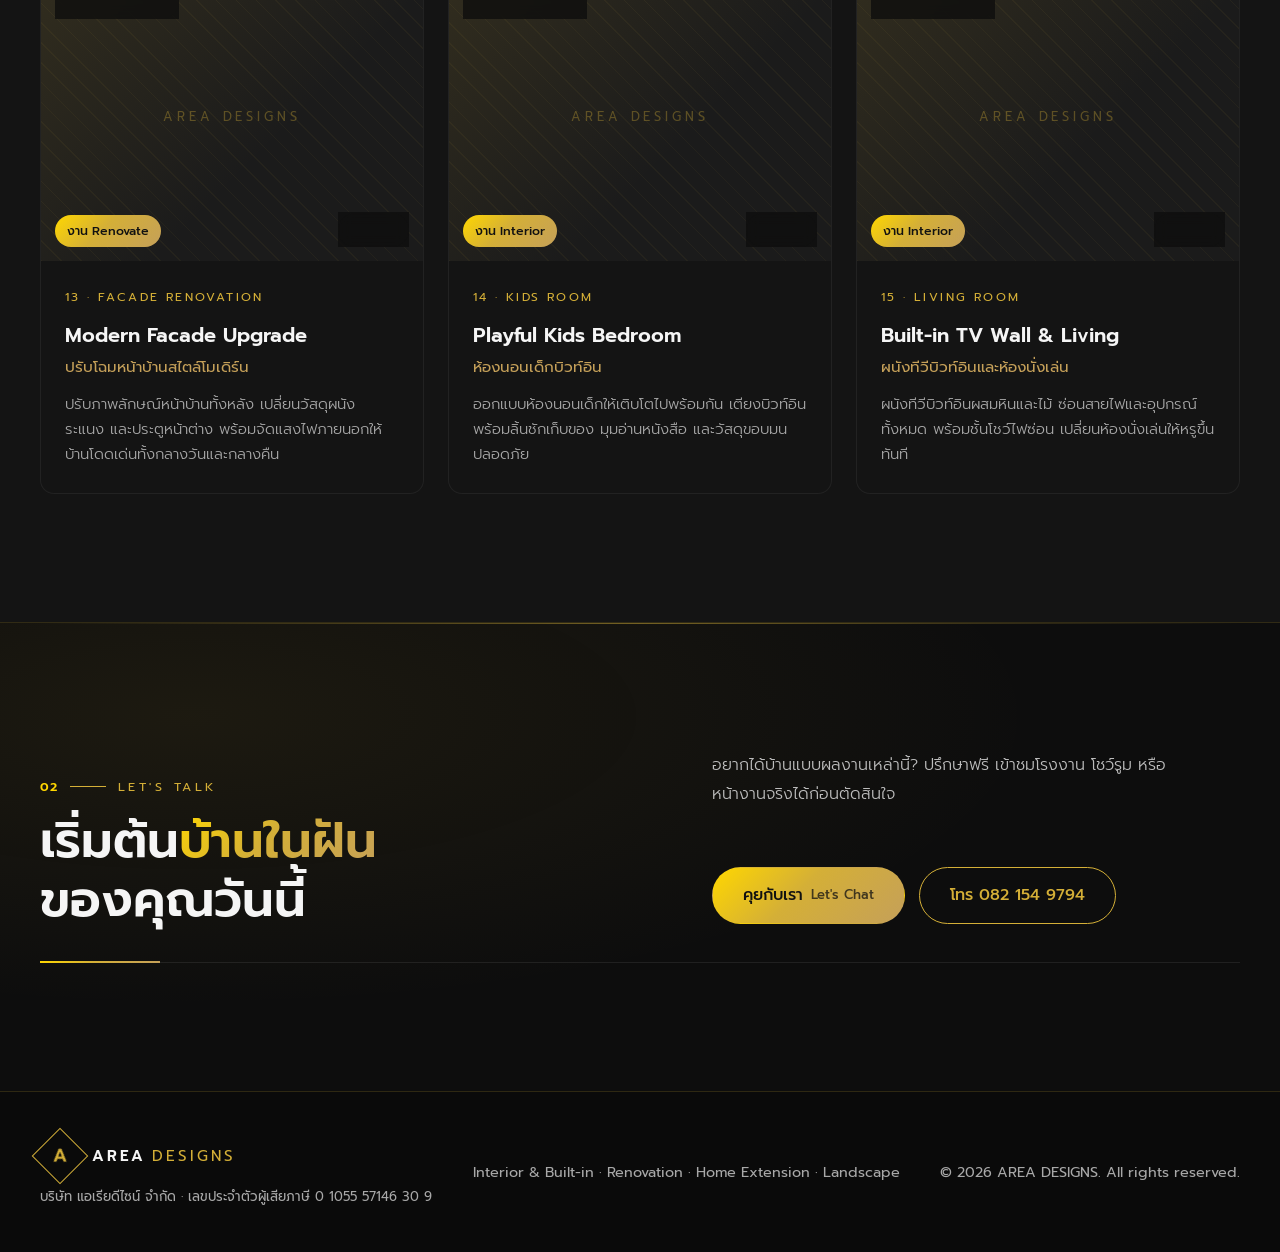
==== commit 984fa957: "Remove the big outlined section numbers Drops the large outlined numbers behind section titles on bo" ====
--- a/projects.html
+++ b/projects.html
@@ -57,7 +57,6 @@
   <div class="container">
     <div class="sec-head reveal">
       <div class="sec-head__main">
-        <span class="sec-head__ghost" aria-hidden="true">01</span>
         <p class="eyebrow"><span class="eyebrow__num">01</span>Our Projects</p>
         <h2 class="sec-head__title">ผลงาน<span class="gold-text">ทั้งหมด</span></h2>
       </div>
@@ -80,7 +79,6 @@
   <div class="container">
     <div class="sec-head sec-head--last reveal">
       <div class="sec-head__main">
-        <span class="sec-head__ghost" aria-hidden="true">02</span>
         <p class="eyebrow"><span class="eyebrow__num">02</span>Let's Talk</p>
         <h2 class="sec-head__title">เริ่มต้น<span class="gold-text">บ้านในฝัน</span><br>ของคุณวันนี้</h2>
       </div>
--- a/styles.css
+++ b/styles.css
@@ -89,13 +89,7 @@
   padding-bottom: 32px; margin-bottom: 56px; border-bottom: 1px solid rgba(255,255,255,.08);
 }
 .sec-head::after { content: ""; position: absolute; left: 0; bottom: -1px; width: 120px; height: 2px; background: var(--gold-grad); }
-.sec-head__main { position: relative; padding-top: clamp(28px, 4vw, 48px); }
-.sec-head__ghost {
-  position: absolute; left: -6px; top: -10px; z-index: 0; pointer-events: none;
-  font-weight: 700; font-size: clamp(5.5rem, 11vw, 9.5rem); line-height: 1;
-  color: transparent; -webkit-text-stroke: 1px rgba(212,175,55,.22);
-}
-.sec-head__main .eyebrow, .sec-head__title { position: relative; z-index: 1; }
+.sec-head__main { position: relative; }
 .sec-head__title { font-weight: 600; font-size: clamp(2rem, 4.2vw, 3.1rem); line-height: 1.2; }
 .sec-head__side { display: flex; flex-direction: column; align-items: flex-start; gap: 22px; padding-bottom: 6px; }
 .sec-head__sub { color: #BDBDBD; font-weight: 300; line-height: 1.8; max-width: 480px; }
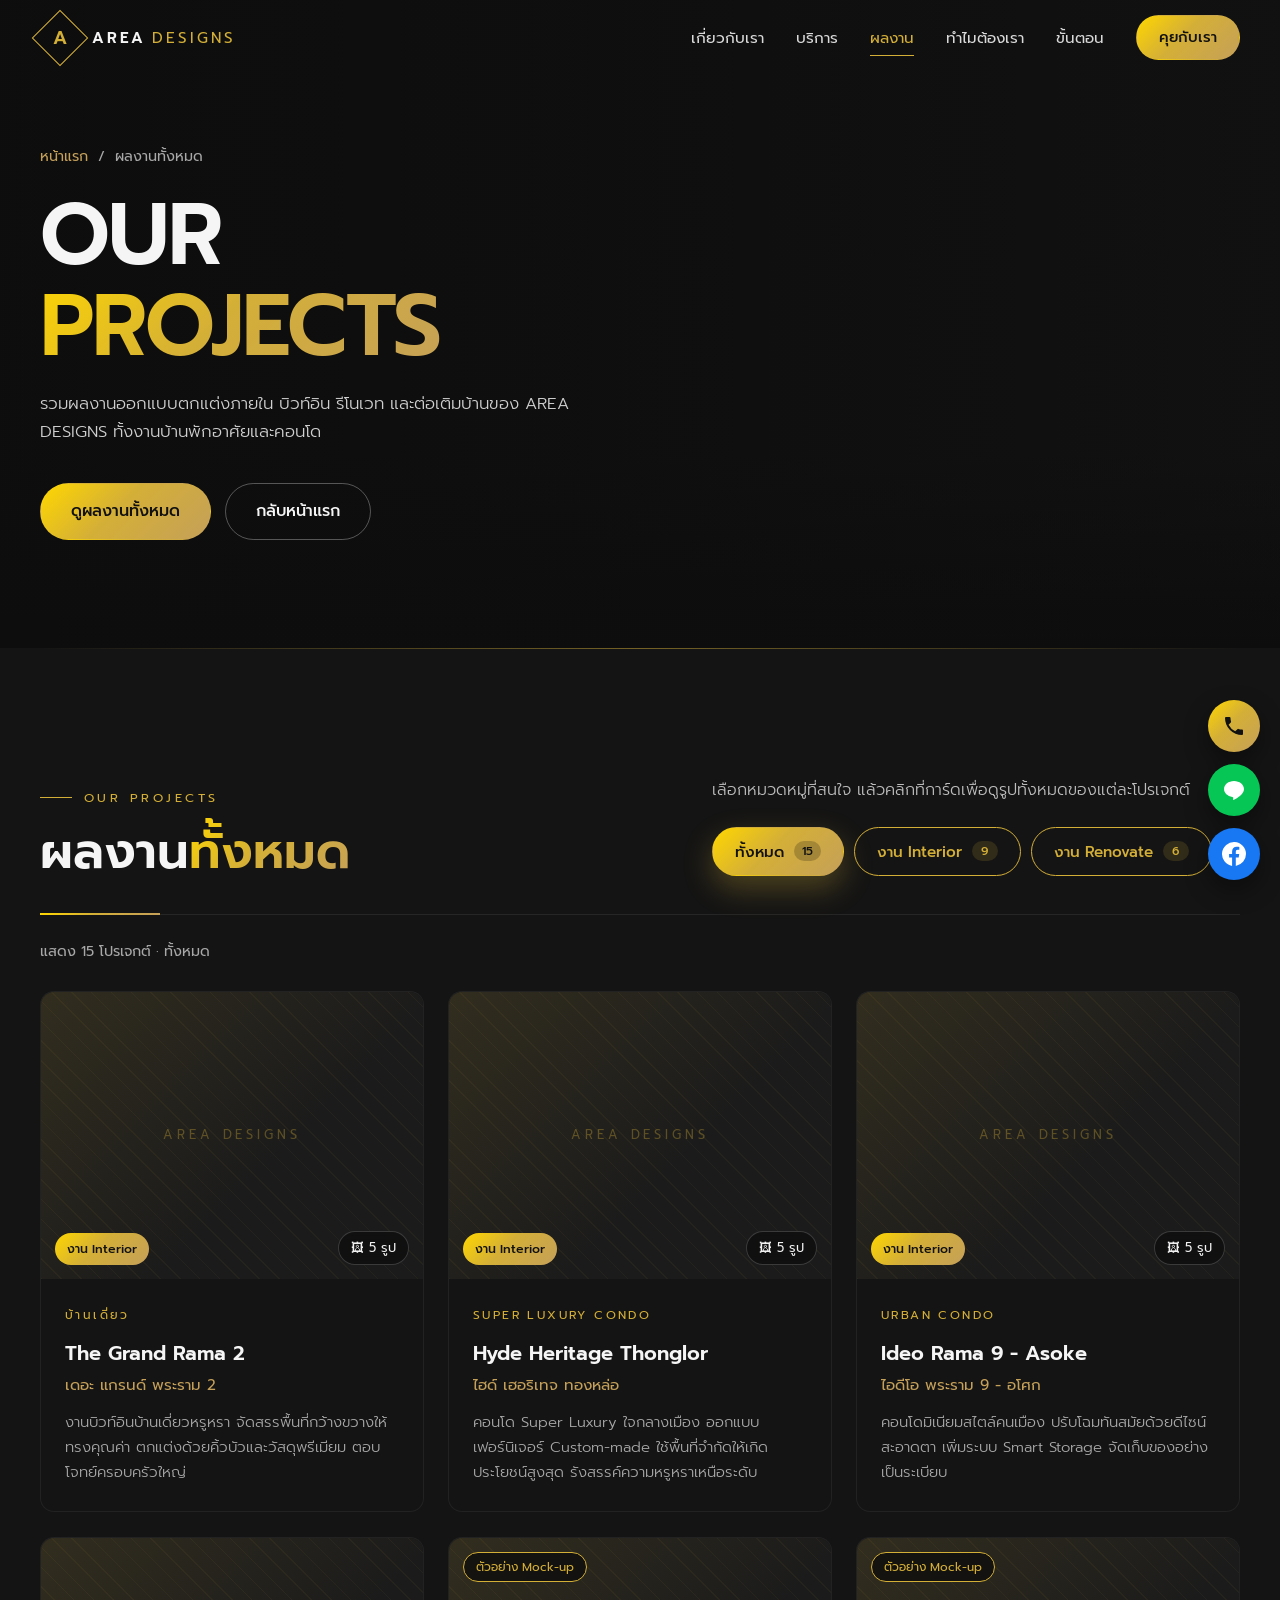
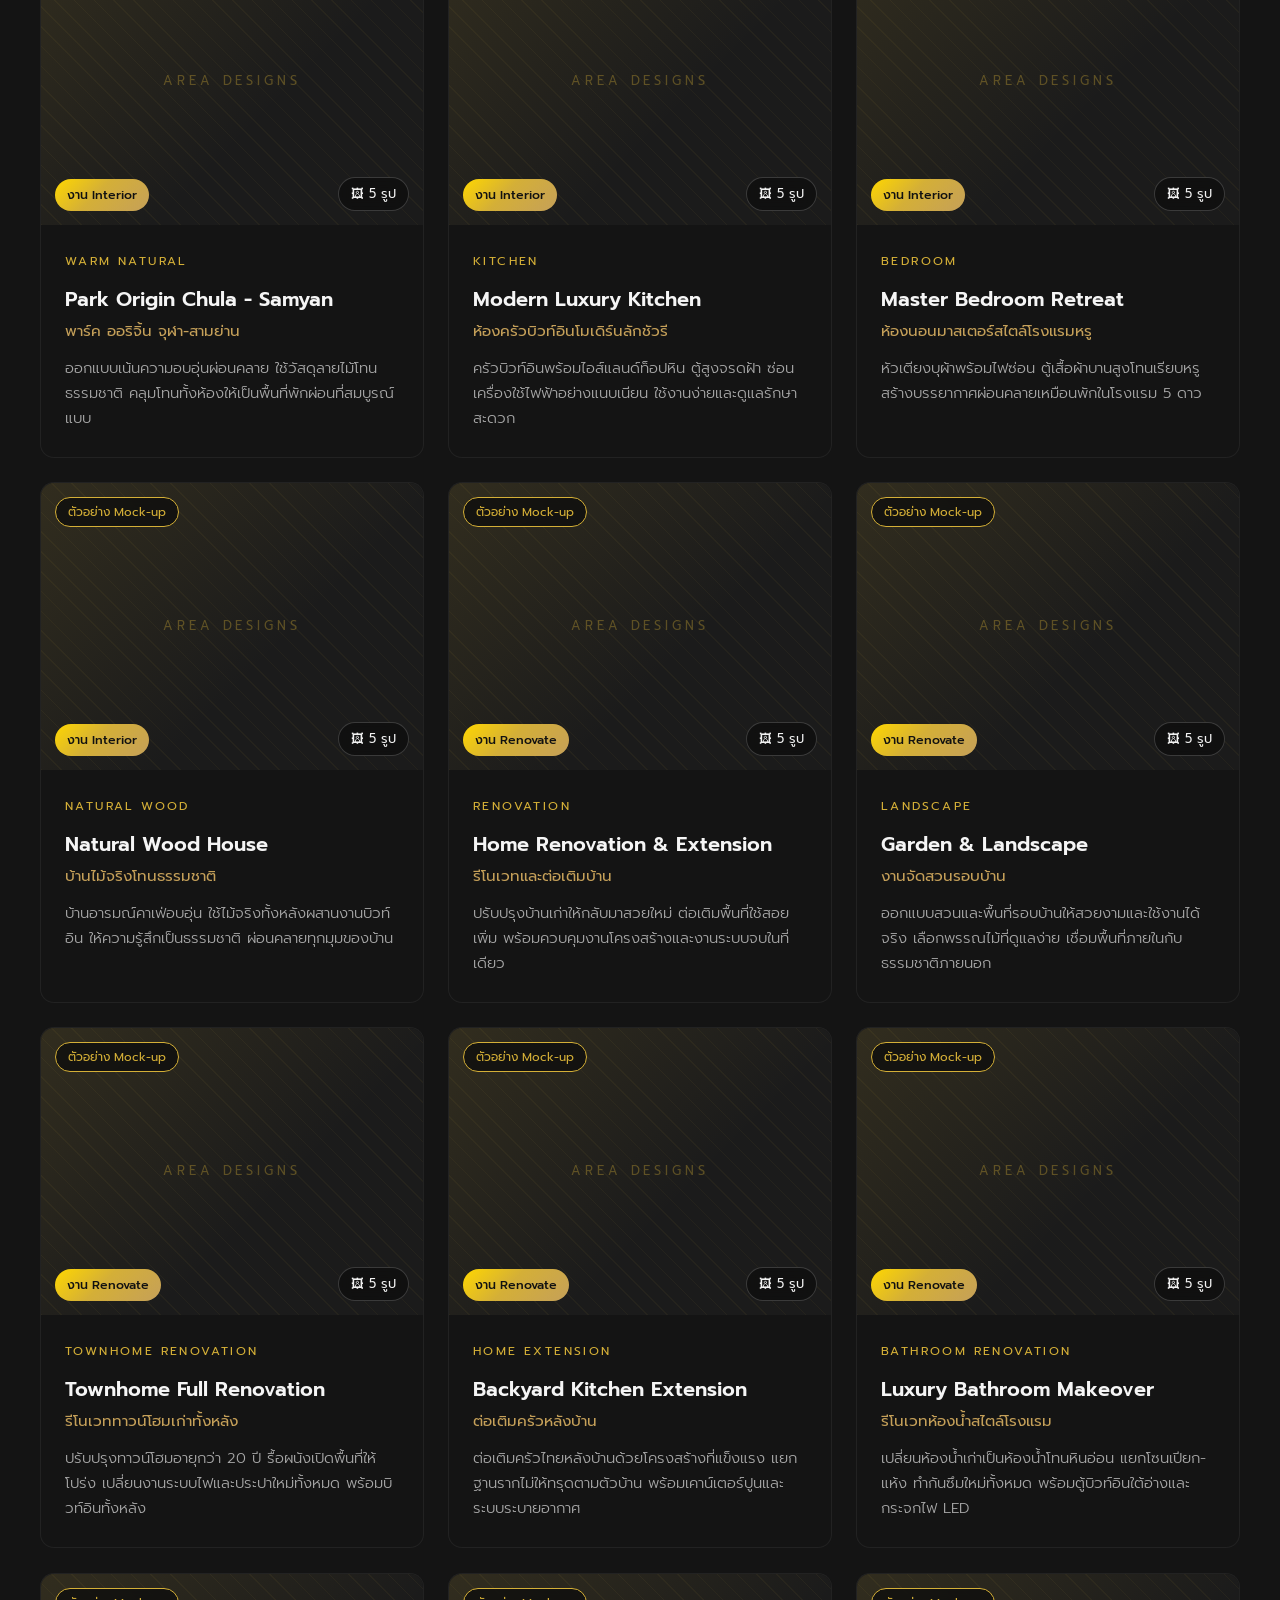
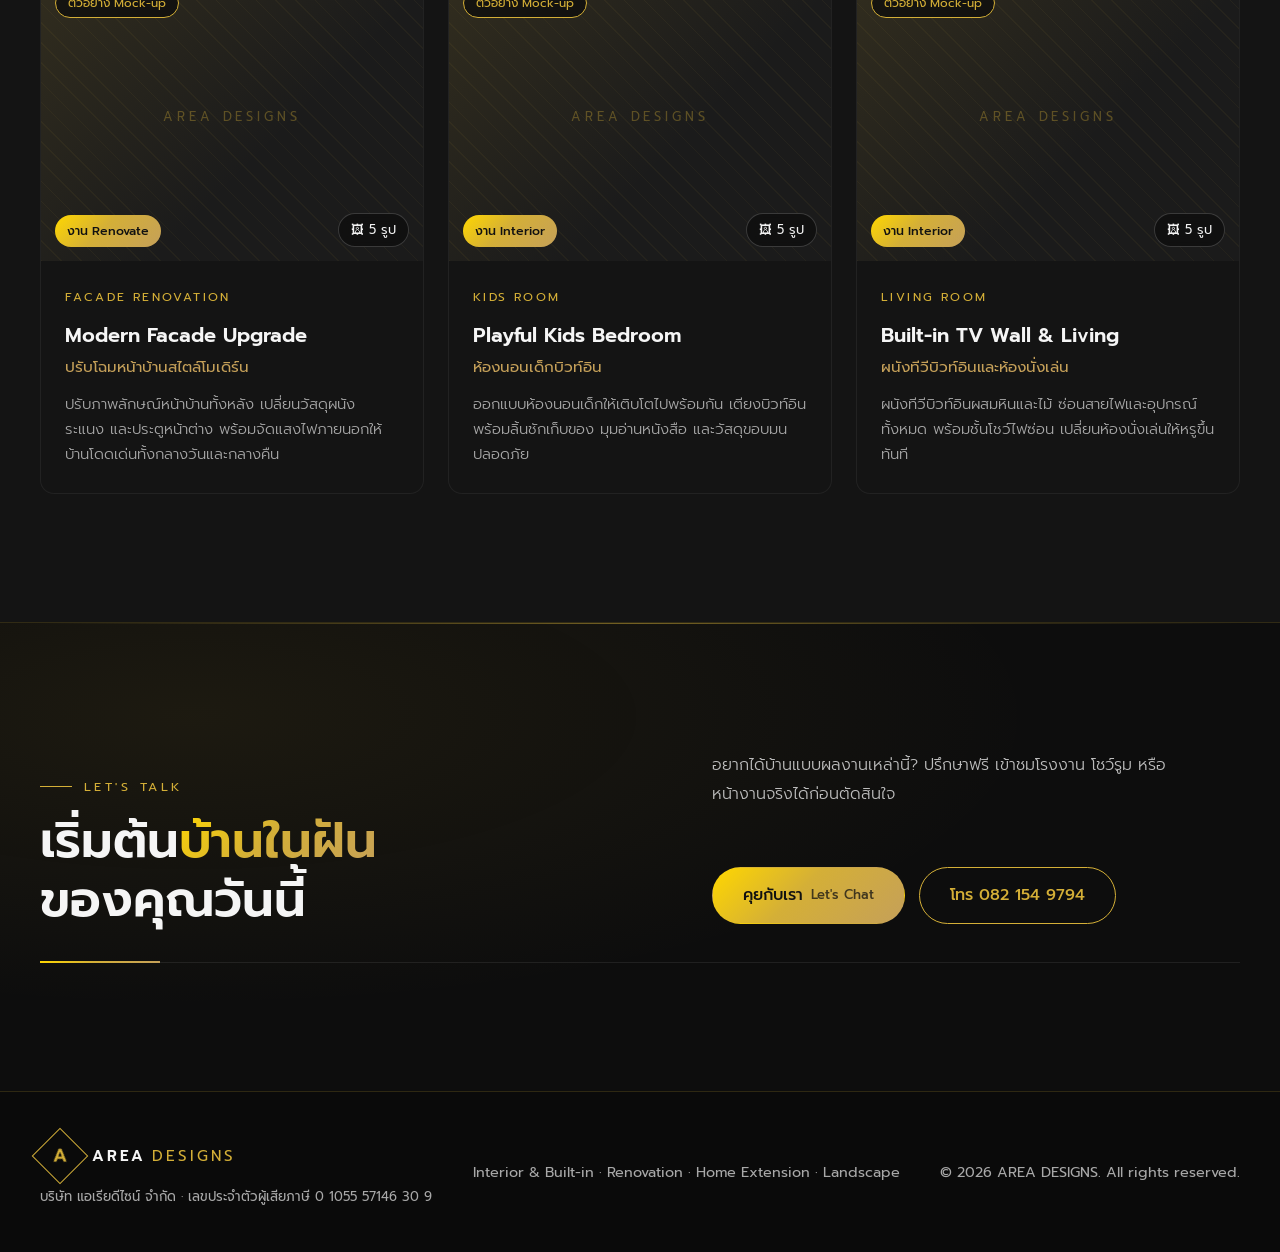
==== commit 11777dc7: "Remove section numbers and card numbers on all pages Section labels now read e.g. '—— OUR PROJECTS' " ====
--- a/projects.html
+++ b/projects.html
@@ -57,7 +57,7 @@
   <div class="container">
     <div class="sec-head reveal">
       <div class="sec-head__main">
-        <p class="eyebrow"><span class="eyebrow__num">01</span>Our Projects</p>
+        <p class="eyebrow">Our Projects</p>
         <h2 class="sec-head__title">ผลงาน<span class="gold-text">ทั้งหมด</span></h2>
       </div>
       <div class="sec-head__side">
@@ -79,7 +79,7 @@
   <div class="container">
     <div class="sec-head sec-head--last reveal">
       <div class="sec-head__main">
-        <p class="eyebrow"><span class="eyebrow__num">02</span>Let's Talk</p>
+        <p class="eyebrow">Let's Talk</p>
         <h2 class="sec-head__title">เริ่มต้น<span class="gold-text">บ้านในฝัน</span><br>ของคุณวันนี้</h2>
       </div>
       <div class="sec-head__side">
--- a/styles.css
+++ b/styles.css
@@ -78,10 +78,6 @@
   background: linear-gradient(90deg, transparent, rgba(212,175,55,.5), transparent);
 }
 
-/* Section number in the small label, e.g. "03 —— OUR PROJECTS" */
-.eyebrow:has(.eyebrow__num)::before { display: none; }
-.eyebrow__num { color: var(--gold-bright); font-weight: 600; letter-spacing: .08em; display: inline-flex; align-items: center; gap: 12px; }
-.eyebrow__num::after { content: ""; width: 36px; height: 1px; background: var(--gold); }
 
 /* Section header: title on the left, description (and button) on the right */
 .sec-head {
